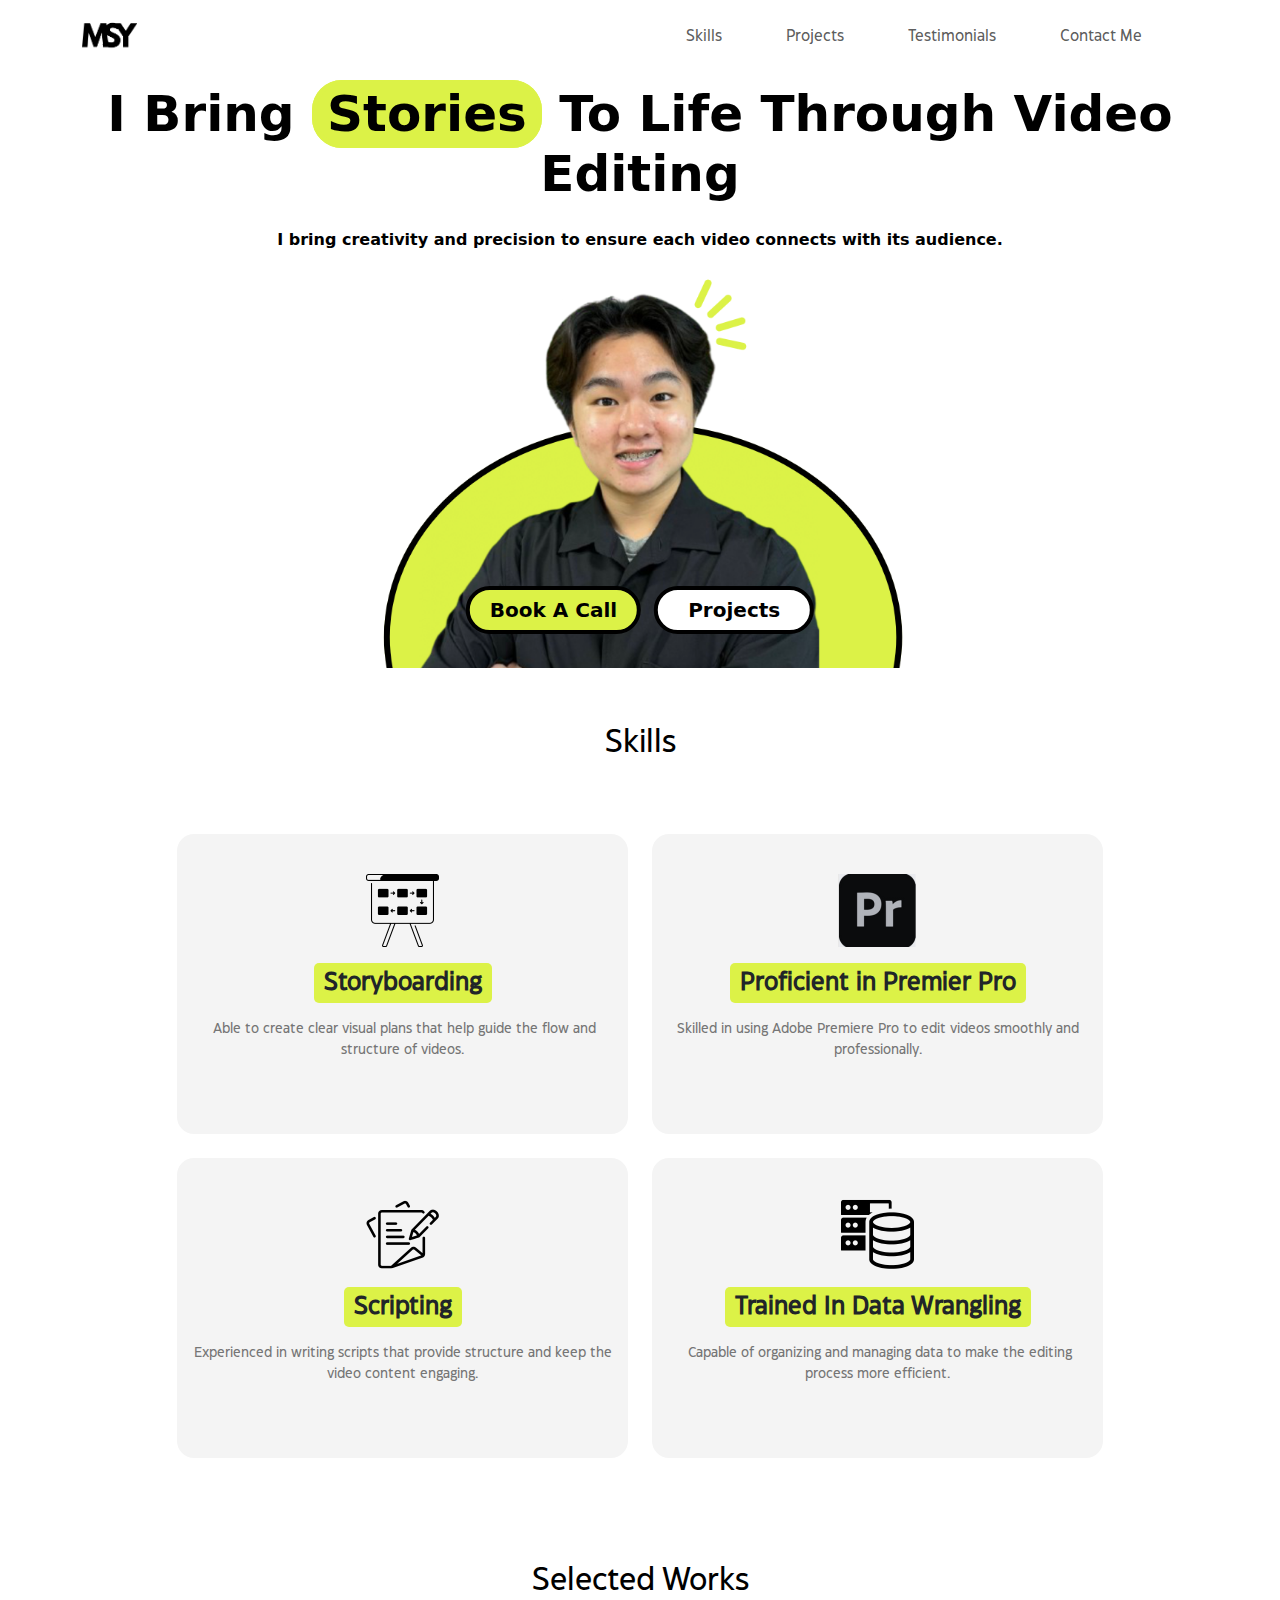
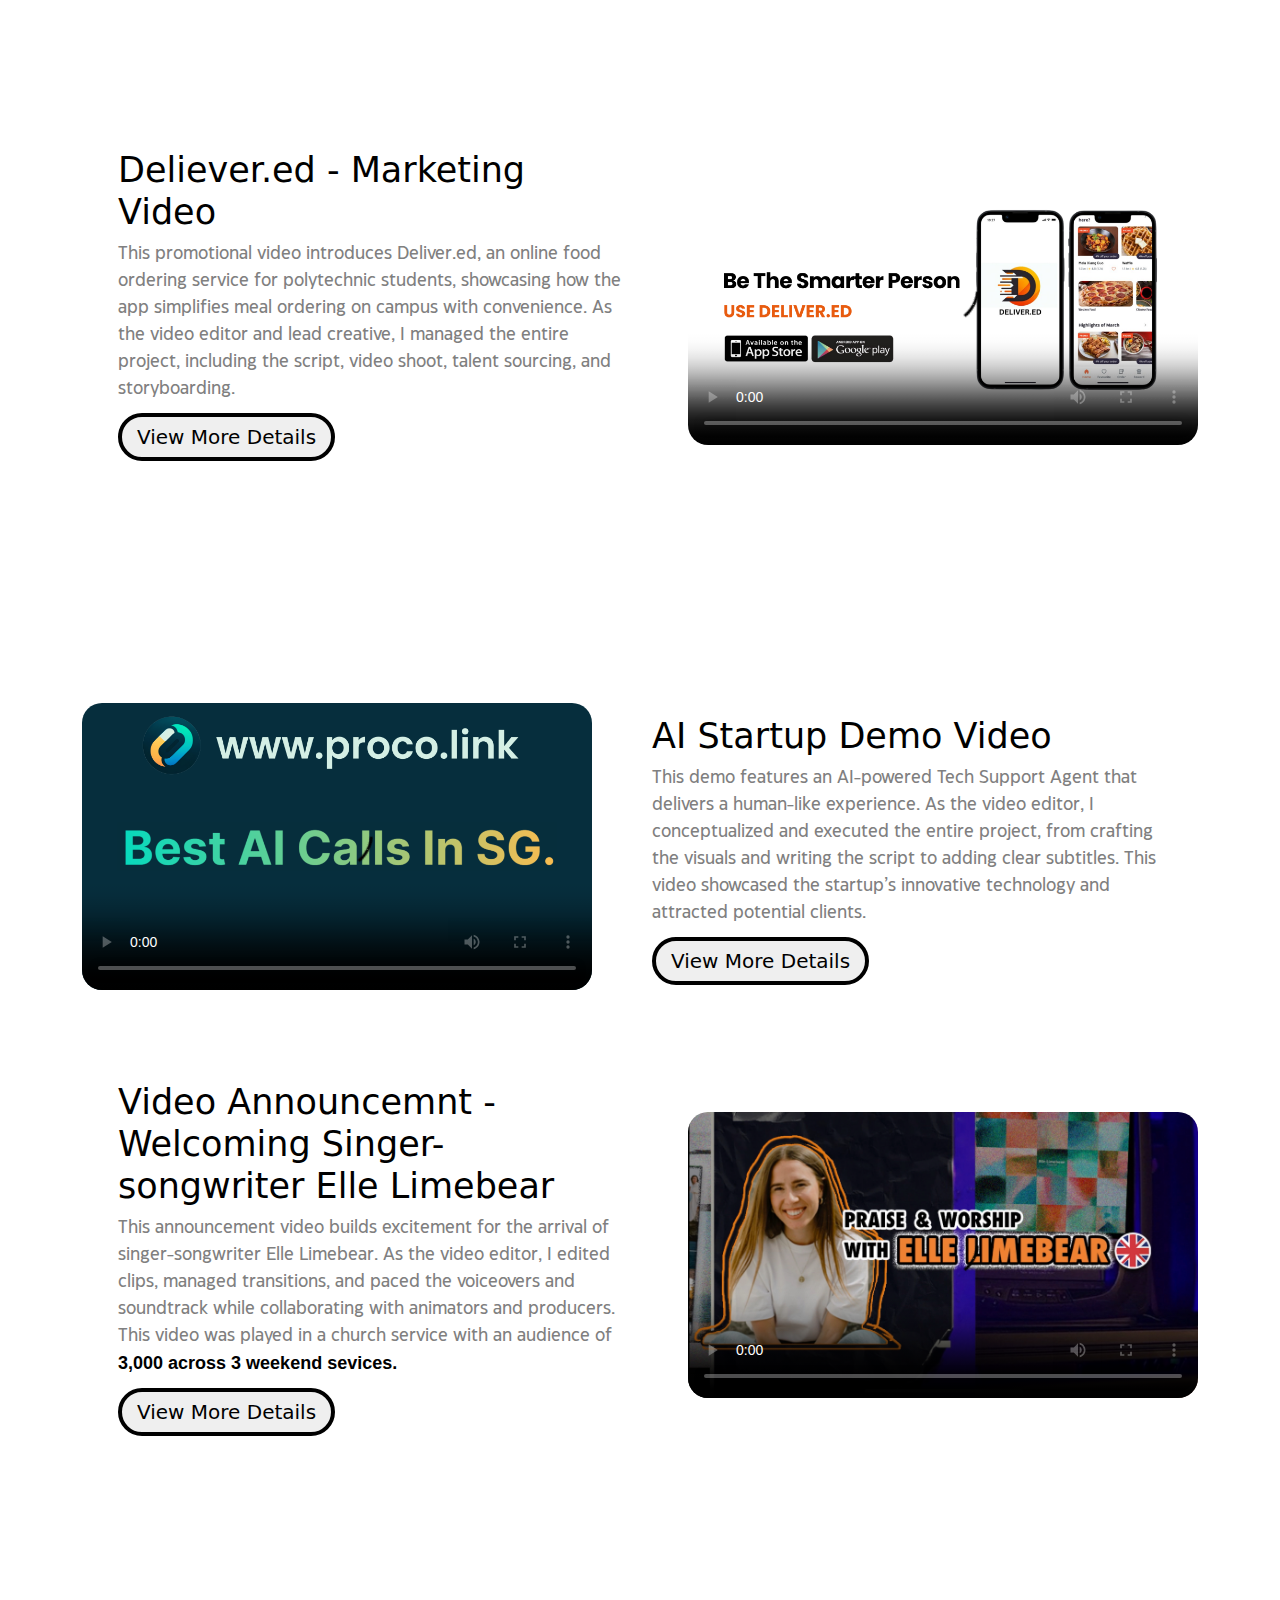
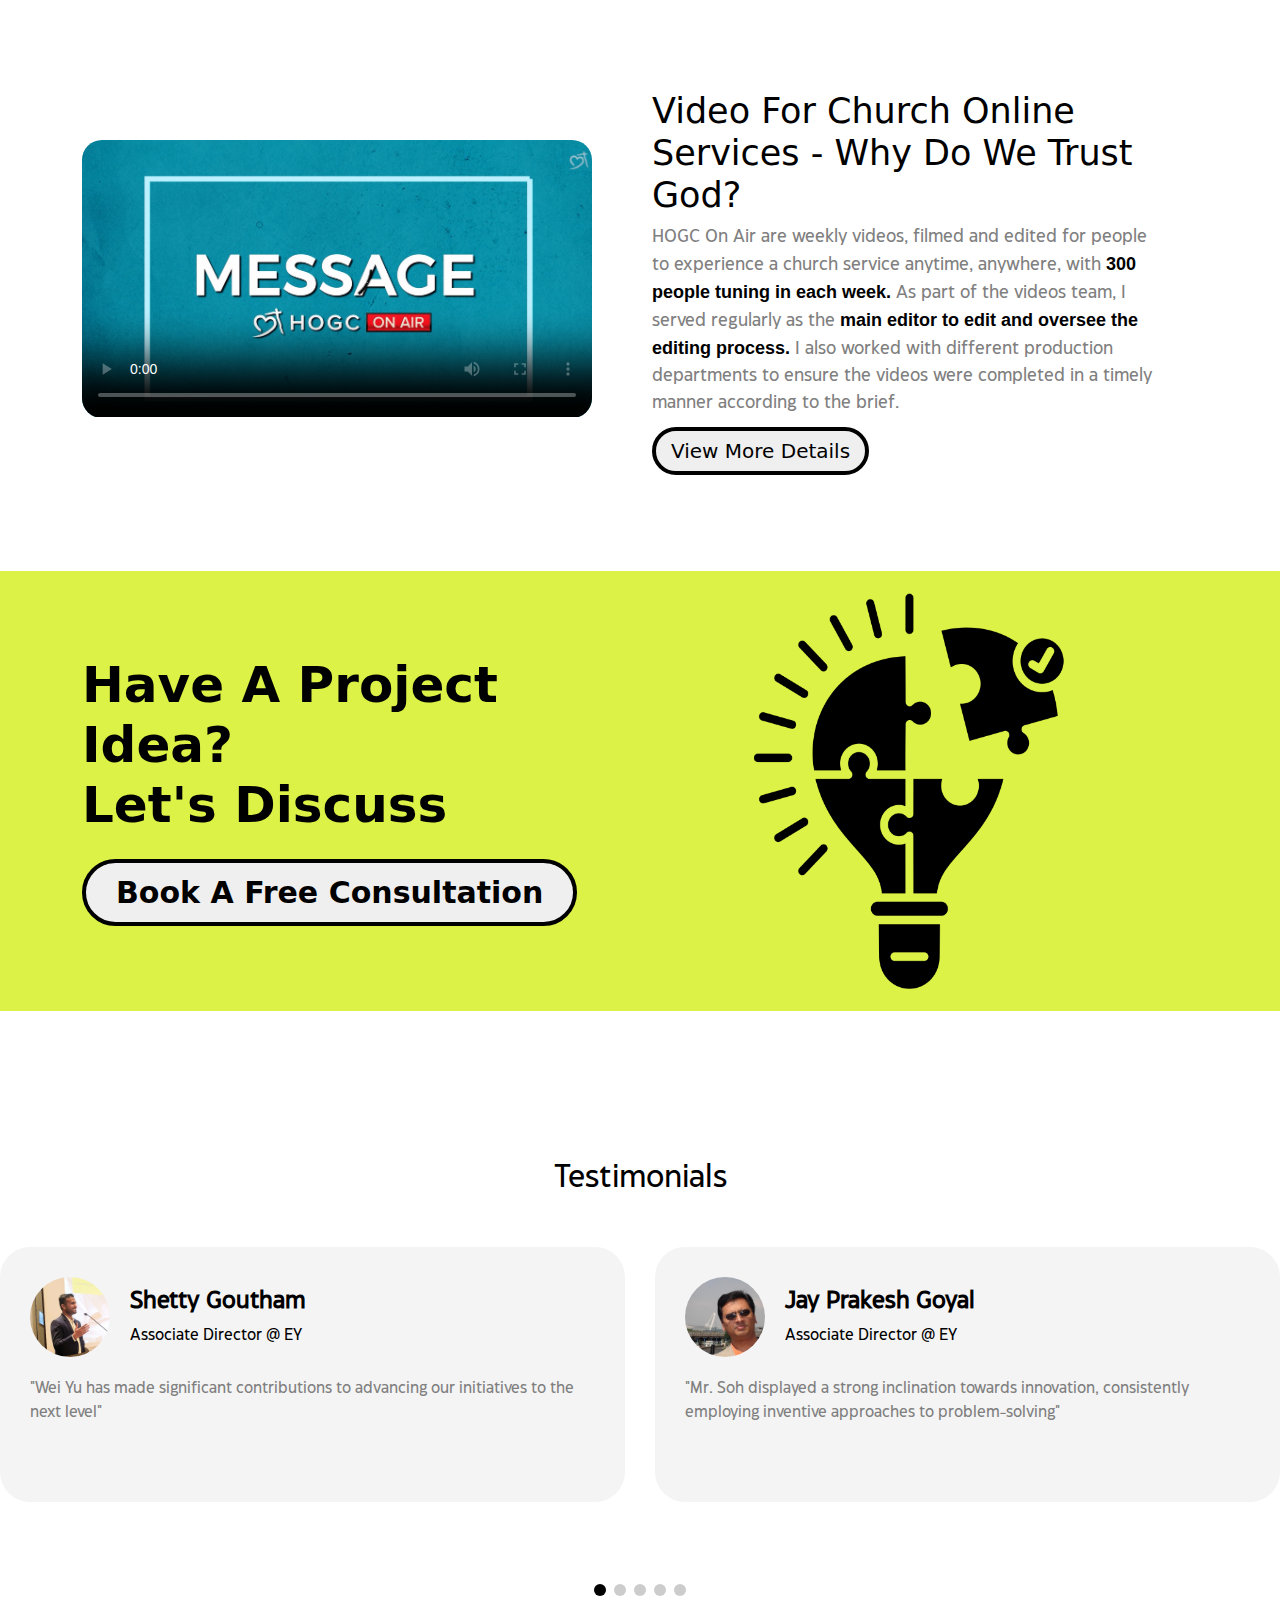
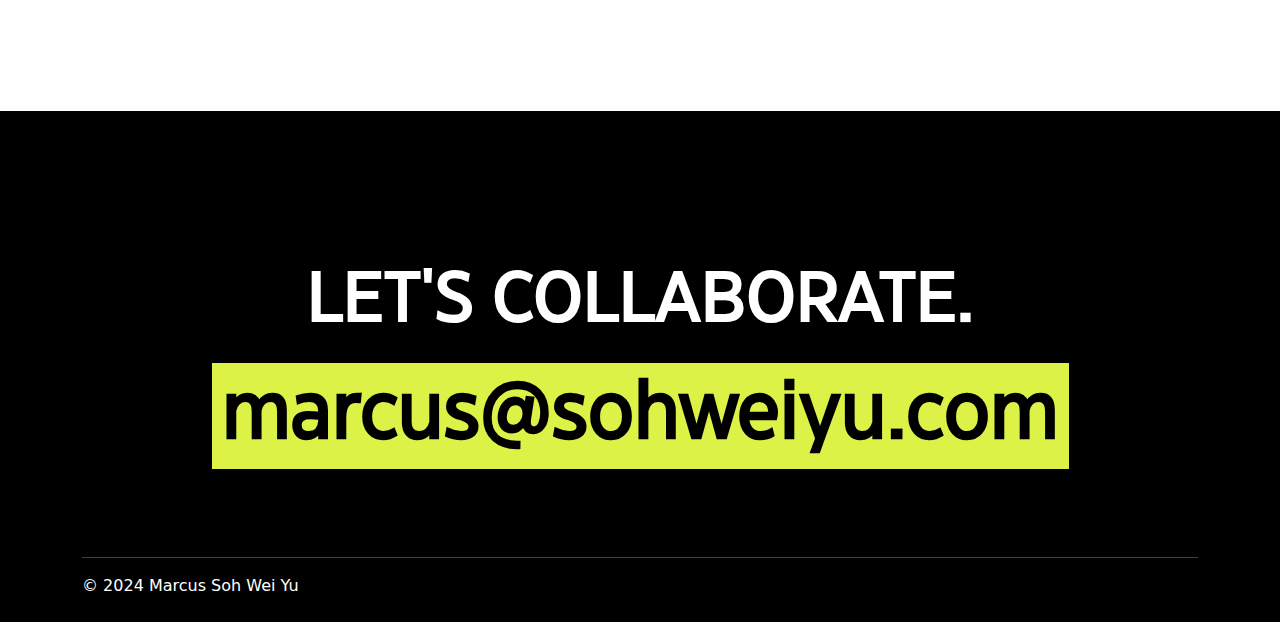
==== index.html @ 59a41d7c "Save index.html." ====
<!DOCTYPE html>
<html lang="en">
  <head>
    <meta charset="UTF-8" />
    <meta name="viewport" content="width=device-width, initial-scale=1.0" />

    <!--Boostrap-->
    <link
      href="https://cdn.jsdelivr.net/npm/bootstrap@5.3.3/dist/css/bootstrap.min.css"
      rel="stylesheet"
      integrity="sha384-QWTKZyjpPEjISv5WaRU9OFeRpok6YctnYmDr5pNlyT2bRjXh0JMhjY6hW+ALEwIH"
      crossorigin="anonymous"
    />

    <!--Boostrap Icons-->
    <link
      rel="stylesheet"
      href="https://cdn.jsdelivr.net/npm/bootstrap-icons@1.11.1/font/bootstrap-icons.css"
      integrity="sha384-4LISF5TTJX/fLmGSxO53rV4miRxdg84mZsxmO8Rx5jGtp/LbrixFETvWa5a6sESd"
      crossorigin="anonymous"
    />

    <!--Local Style Sheet-->
    <link rel="stylesheet" href="style.css?v=3.1"  />

    <!--Favicon-->
    <link
      rel="icon"
      sizes="200x200"
      href="img/Logo/MainLogo.png"
      type="image/png"
    />

    <!--Google Fonts-->
    <link rel="preconnect" href="https://fonts.googleapis.com" />
    <link rel="preconnect" href="https://fonts.gstatic.com" crossorigin />
    <link
      href="https://fonts.googleapis.com/css2?family=Pacifico&display=swap"
      rel="stylesheet"
    />

    <!--Swiper JS-->
    <link
      rel="stylesheet"
      href="https://cdn.jsdelivr.net/npm/swiper@11/swiper-bundle.min.css"
    />

    <title>Soh Wei Yu</title>
  </head>

  <body>
    <!--Navbar-->
    <nav class="navbar navbar-expand-lg py-1 fixed-top">
      <div class="container">
        <!-- Replace "Digital Portfolio" with an image -->
        <a href="#" class="navbar-brand"
          ><img
            src="img/Logo/MainLogo.png"
            alt="Logo"
            class="img-fluid"
            style="max-height: 55px"
        /></a>

        <button
          class="navbar-toggler"
          type="button"
          data-bs-toggle="collapse"
          data-bs-target="#navmenu"
        >
          <span class="navbar-toggler-icon"></span>
        </button>

        <div class="collapse navbar-collapse " id="navmenu">
          <ul class="navbar-nav ms-auto">
            <li class="nav-item me-5">
              <a href="#Skills" class="nav-link ">Skills</a>
            </li>
            <li class="nav-item me-5">
              <a href="#Projects" class="nav-link">Projects</a>
            </li>
            <li class="nav-item me-5">
              <a href="#Testimonials" class="nav-link">Testimonials</a>
            </li>
            <li class="nav-item me-5">
              <a href="#ContactMe" class="nav-link">Contact Me</a>
            </li>
          </ul>
        </div>
      </div>
    </nav>

    <!--Hero Section-->
    <section id="Home" class="bg-white border-bottom-transition">
      <div class="container">
        <div class="row align-items-center justify-content-center"> <!-- Changed to center -->
          <div class="text-center position-relative">
            <!--Tag Line-->
            <div class="pt-1">
              <h1 class="rb text-black mb-4" style="font-size: 50px;"><strong>I Bring <span class="impact">Stories</span> To Life Through Video Editing</strong></h1>
              <p class="tagline">I bring creativity and precision to ensure each video connects with its audience.</p>
            </div>
          
            <!--Avatar-->
            <div>
              <img src="img/Profile/Hero-Image.png" class="img-fluid landing-avatar" alt=""/>
            </div>

            <!--Call To Actions-->
            <div class="cta-container">
              <a href="https://calendly.com/mswy07/15min" target="_blank" rel="noopener noreferrer">
                <button class="CTA BookACall">Book A Call</button>
              </a>
              <a href="#Projects">
                  <button class="CTA Resume">Projects</button>
              </a>
              
            </div>

          </div>
        </div>
      </div>
    </section>

    <!--My Skills-->
    <section class="bg-white p-5" id="Skills">
      <div class="container">
        <h2 class="text-center mb-5 pt-2 Eastman-Medium">Skills</h2>
        <div class="row text-center g-4 justify-content-center mt-4">
          <div class="col-md-5">
            <div class="card">
              <div class="card-body text-center skillsCard">
                <div class="h1 mb-3 mt-4">
                  <img src="img/Skills/storyboarding.png" alt="" />
                </div>
                <h3 class="card-title mb-3 skills-title Eastman-Medium">
                  Storyboarding
                </h3>
                <p
                  class="card-text skills-text Eastman-Medium"
                  style="color: #767676; font-size: 14px"
                >
                 Able to create clear visual plans that help guide the flow and structure of videos.
                </p>
              </div>
            </div>
          </div>
          <div class="col-md-5">
            <div class="card">
              <div class="card-body text-center skillsCard Eastman-Medium">
                <div class="h1 mb-3 mt-4">
                  <img src="img/Skills/premierpro.png" alt="" />
                </div>
                <h3 class="card-title mb-3 skills-title">Proficient in Premier Pro</h3>
                <p
                  class="card-text skills-text Eastman-Medium"
                  style="color: #767676; font-size: 14px"
                >
                Skilled in using Adobe Premiere Pro to edit videos smoothly and professionally.
                </p>
              </div>
            </div>
          </div>
          <div class="col-md-5">
            <div class="card">
              <div class="card-body text-center skillsCard">
                <div class="h1 mb-3 mt-4">
                  <img src="img/Skills/scripting.png" alt="" />
                </div>
                <h3 class="card-title mb-3 skills-title Eastman-Medium">Scripting</h3>
                <p
                  class="card-text skills-text Eastman-Medium"
                  style="color: #767676; font-size: 14px"
                >
                Experienced in writing scripts that provide structure and keep the video content engaging.
                </p>
              </div>
            </div>
          </div>
          <div class="col-md-5">
            <div class="card">
              <div class="card-body text-center skillsCard">
                <div class="h1 mb-3 mt-4">
                  <img src="img/Skills/data.png" alt="" />
                </div>
                <h3 class="card-title mb-3 skills-title Eastman-Medium">Trained In Data Wrangling</h3>
                <p
                  class="card-text skills-text Eastman-Medium"
                  style="color: #767676; font-size: 14px"
                >
                 Capable of organizing and managing data to make the editing process more efficient.
                </p>
              </div>
            </div>
          </div>
        </div>
      </div>
    </section>

    <!--Projects-->
    <section class="p-5 bg-white" id="Projects">
        
      <div class="container">
        <h2 class="text-center mb-4 pt-2 Eastman-Medium">Selected Works</h2>
        <div
          class="row align-items-center justify-content-between first-project"
        >
        <div class="col-md order-md-2" id="delivered">
          <video class="img-fluid video-border" controls poster="Thumbnails/Delivered.png">
              <source src="Videos/Delivered.mp4" type="video/mp4">
              Your browser does not support the video tag.
            </video>
        </div>
          <div class="col-md p-5 order-md-1">
            <h2 class="project-title">
               Deliever.ed - Marketing Video
            </h2>
            <p class="lead Eastman-Medium project-des">
              This promotional video introduces Deliver.ed, an online food ordering service for polytechnic students, showcasing how the app simplifies meal ordering on campus with convenience. As the video editor and lead creative, I managed the entire project, including the script, video shoot, talent sourcing, and storyboarding.
            </p>
            <a href="https://sohweiyu.info/delivered.html" target="_blank">
              <button class="More-Details-Button">View More Details</button>
            </a>
          </div>
        </div>
      </div>
      
      <div class="container pt-2 projects">
        <div class="row align-items-center justify-content-between">
          <!-- Image Column -->
          <div class="col-md order-md-2">
            <video class="img-fluid video-border" controls poster="Thumbnails/ProcoLink.png">
              <source src="Videos/AIRES.mp4" type="video/mp4">
              Your browser does not support the video tag.
            </video>
          </div>

          <!-- Text Column -->
          <div class="col-md p-5 order-md-2" id="ai">
            <h2 class="project-title">
              AI Startup Demo Video
            </h2>
            <p class="lead project-des Eastman-Medium">
             This demo features an AI-powered Tech Support Agent that delivers a human-like experience. As the video editor, I conceptualized and executed the entire project, from crafting the visuals and writing the script to adding clear subtitles. This video showcased the startup’s innovative technology and attracted potential clients.
            </p>
            <a href="https://sohweiyu.info/procolink.html" target="_blank">
              <button class="More-Details-Button">View More Details</button>
            </a>
          </div>
        </div>
      </div>
      
      <div class="container">
        
        <div
          class="row align-items-center justify-content-between"
        >
        <div class="col-md order-md-2" id="delivered">
                      <video class="img-fluid video-border" controls poster="Thumbnails/elle.jpeg">
              <source src="Videos/Elle.mp4" type="video/mp4">
              Your browser does not support the video tag.
            </video>
        </div>
          <div class="col-md p-5 order-md-1">
            <h2 class="project-title">
               Video Announcemnt - Welcoming Singer-songwriter Elle Limebear
            </h2>
            <p class="lead Eastman-Medium project-des">
              This announcement video builds excitement for the arrival of singer-songwriter Elle Limebear. As the video editor, I edited clips, managed transitions, and paced the voiceovers and soundtrack while <spanstyle="font-family: Arial, sans-serif; font-weight:900; color: black;">collaborating with animators and producers.</span> This video was played in a church service with an audience of <span style="font-family: Arial, sans-serif;font-weight:900; color: black;">3,000 across 3 weekend sevices.</span> 
            </p>
            <a href="https://sohweiyu.info/elle-limebear.html" target="_blank">
              <button class="More-Details-Button">View More Details</button>
            </a>
          </div>
        </div>
      </div>
      
      <div class="container pt-2 projects">
        <div class="row align-items-center justify-content-between">
          <!-- Image Column -->
          <div class="col-md order-md-2">
            <video class="img-fluid video-border" controls poster="Thumbnails/oa.jpeg">
              <source src="Videos/trust.mp4" type="video/mp4">
              Your browser does not support the video tag.
            </video>
          </div>

          <!-- Text Column -->
          <div class="col-md p-5 order-md-2" id="trust">
            <h2 class="project-title">
              Video For Church Online Services - Why Do We Trust God?
            </h2>
            <p class="lead project-des Eastman-Medium">
              HOGC On Air are weekly videos, filmed and edited for people to experience a church service anytime, anywhere, with <span style="font-family: Arial, sans-serif; font-weight:900; color: black;">300 people tuning in each week.</span> As part of the videos team, I served regularly as the <span style="font-family: Arial, sans-serif; font-weight:900; color: black;">main editor to edit and oversee the editing process.</span> I also worked with different production departments to ensure the videos were completed in a timely manner according to the brief.
            </p>
            <a href="https://sohweiyu.info/trust-God.html" target="_blank">
              <button class="More-Details-Button">View More Details</button>
            </a>
          </div>
        </div>
      </div>

      
    </section>

    <!--Free Consultation-->
    <section class="bg-lime consultation">
      <div class="container">
        <div class="row align-items-center">
          <div class="col-md-6">
            <h2 class="Eastman">Have A Project Idea?</h2>
            <h2 class="Eastman">Let's Discuss</h2>
            <a href="https://calendly.com/mswy07/15min" target="_blank" rel="noopener noreferrer">
              <button class="consultation-button mt-4">Book A Free Consultation</button>
          </a>
          </div>
          <div class="col-md-6 text-center">
            <img src="img/Icon/Idea.png" alt="Idea" class="idea-icon img-fluid"/>
          </div>
        </div>
      </div>
    </section>

    <!--Testimonials-->
    <section class="testimonials bg-white" id="Testimonials">
      <div class="testimonial-container">
        <div class="section-header">
          <h2 class="Eastman-Medium mb-5 pt-5">Testimonials</h2>
        </div>
        <div class="testimonials-content">
          <div class="swiper testimonials-slider js-testimonials-slider">
            <div class="swiper-wrapper">
              <!--Goutham's Testimony-->
              <div class="swiper-slide testimonials-item">
                <div class="info">
                  <img src="img/Testimonials/Goutham.jpeg" alt="" />
                  <div class="textbox">
                    <h3 class="name Eastman-Medium">Shetty Goutham</h3>
                    <span class="job Eastman-Medium">Associate Director @ EY</span>
                  </div>
                </div>
                <p class="Eastman-Medium">
                  "Wei Yu has made significant contributions to advancing our
                  initiatives to the next level"
                </p>
                <div class="rating"></div>
              </div>

              <!--Jay's Testimony-->
              <div class="swiper-slide testimonials-item">
                <div class="info">
                  <img src="img/Testimonials/Jay.jpeg" alt="" />
                  <div class="textbox Eastman-Medium">
                    <h3 class="name">Jay Prakesh Goyal</h3>
                    <span class="job">Associate Director @ EY</span>
                  </div>
                </div>
                <p class="Eastman-Medium">
                  "Mr. Soh displayed a strong inclination towards innovation, consistently employing inventive approaches to problem-solving"
                </p>
                <div class="rating"></div>
              </div>

              <!--Wei Heng's Testimony-->
              <div class="swiper-slide testimonials-item">
                <div class="info">
                  <img src="img/Testimonials/wh.jpeg" alt="" />
                  <div class="textbox Eastman-Medium">
                    <h3 class="name">Siew Wei Heng</h3>
                    <span class="job">Founder Of ProcoLink</span>
                  </div>
                </div>
                <p class="Eastman-Medium">
                  "Working with Wei Yu was a fantastic experience. He expertly crafted a demo video that not only showcased our AI’s technology but also conveyed the future of tech support. His attention to detail, from the script to the visuals, helped us connect with potential clients and communicate our innovation clearly."
                </p>
                <div class="rating"></div>
              </div>

              <!--Mr Bobby's Testimony-->
              <div class="swiper-slide testimonials-item">
                <div class="info">
                  <img src="img/Testimonials/Bobby.jpeg" alt="" />
                  <div class="textbox Eastman-Medium">
                    <h3 class="name">Bobby Liu</h3>
                    <span class="job">Lecturer @ NYP</span>
                  </div>
                </div>
                <p>
                  "During Wei Yu's internship, he has performed his work like a full-time working professional, giving all the best in what he is doing"
                </p>
                <div class="rating"></div>
              </div>

              <!--Mr Loo's Testimony-->
              <div class="swiper-slide testimonials-item">
                <div class="info">
                  <img src="img/Testimonials/LKF.png" alt="" />
                  <div class="textbox">
                    <h3 class="name">Loo Kit Fan</h3>
                    <span class="job">Senior Lecturer @ NYP</span>
                  </div>
                </div>
                <p>
                  "Wei Yu exhibits remarkable problem-solving skills, often presenting innovative solutions to challenges"
                </p>
                <div class="rating"></div>
              </div>

              <!--Tai Rong's Testimony-->
              <div class="swiper-slide testimonials-item">
                <div class="info">
                  <img src="img/Testimonials/TR.jpeg" alt="" />
                  <div class="textbox">
                    <h3 class="name">Soh Tai Rong</h3>
                    <span class="job">Student pursuing Computing and Business @ NTU</span>
                  </div>
                </div>
                <p>
                  "Wei Yu's leadership skills shone brightly, especially when guiding the team through tough moments and ensuring we remained aligned with our objectives"
                </p>
                <div class="rating"></div>
              </div>
            </div>
          </div>
          <div class="swiper-pagination js-testimonials-pagination"></div>
        </div>
      </div>
    </section>

    <!--Contact Me-->
    <section class="bg-black" id="ContactMe"> 
      <div class="container pt-5">
        <h2 class="text-center Eastman-Medium text-white collaborate">LET'S COLLABORATE.</h2>
        <div class="email-container">
          <h2 class="Eastman-Medium email">marcus@sohweiyu.com</h2>
        </div>
        <hr class="text-white">
        <p class="text-white pb-2">© 2024 Marcus Soh Wei Yu</p>
      </div>
    </section>

    <!--Boostrap-->
    <script
      src="https://cdn.jsdelivr.net/npm/bootstrap@5.3.3/dist/js/bootstrap.bundle.min.js"
      integrity="sha384-YvpcrYf0tY3lHB60NNkmXc5s9fDVZLESaAA55NDzOxhy9GkcIdslK1eN7N6jIeHz"
      crossorigin="anonymous"
    ></script>

    <!--Javascript-->
    <script src="script.js?v=1.5"></script>

    <!--Swiper JS-->
    <script src="https://cdn.jsdelivr.net/npm/swiper@11/swiper-bundle.min.js"></script>
    <script>
      const swiper = new Swiper('.js-testimonials-slider', {
          grabCursor: true,
          spaceBetween: 30,
          pagination: {
            el: '.js-testimonials-pagination',
            clickable: true,
          },

          breakpoints: {
            767:{
              slidesPerView: 2
            }
          }
      });
    </script>

    <!--ChatBot-->
    <!-- <script type="text/javascript">
      (function(d, t) {
          var v = d.createElement(t), s = d.getElementsByTagName(t)[0];
          v.onload = function() {
            window.voiceflow.chat.load({
              verify: { projectID: '668a54ee6f6c68b120a305ec' },
              url: 'https://general-runtime.voiceflow.com',
              versionID: 'production'
            });
          }
          v.src = "https://cdn.voiceflow.com/widget/bundle.mjs"; v.type = "text/javascript"; s.parentNode.insertBefore(v, s);
      })(document, 'script');
    </script> -->

  </body>
</html>
---- style.css ----
/* #region Fonts */
@font-face {
  font-family: "Eastman-Medium";
  src: url("../Font/Eastman-Grotesque-Medium-trial.otf");
}

@font-face {
  font-family: "Eastman-Bold";
  src: url("../Font/Eastman-Grotesque-Black-trial.otf");
}

@font-face {
  font-family: "Eastman-ExtraBold";
  src: url("../Font/Eastman-Grotesque-ExtraBold-trial.otf");
}


.Eastman-Medium {
  font-family: "Eastman-Medium", sans-serif ;
}

.Eastman-Bold {
  font-family: "Eastman-Bold";
}

.Eastman-ExtraBold {
  font-family: "Eastman-ExtraBold";
}

.Arial {
  font-family: Arial, sans-serif;
}
/* #endregion */

/* #region Nav Section */
nav {
  background: white;
  font-family: "Eastman-Medium", sans-serif;
}
section {
  background: #c3d5df;
  text-decoration: none;
  color: black;
}
body::before {
  display: block;
  content: "";
  height: 80px;

}

a {
  color: black; /* Set default link color */
  text-decoration: none;
}

button {
  color: black;
}

.b {
    font-weight: 400;
}
/* #endregion */

/* #region Hero Section */
.landing-avatar {
  max-height: 400px;
}
.tagline{
  font-weight: 700;
  margin-top: 0px;
}
.CTA{
  border-radius: 30px;
  border: 4px solid black;
  font-size: 20px;
  font-weight: 700;
  transition: all 0.3s ease;
}

.CTA:hover{
  background-color: black;
  color: white;
}

.BookACall{
  padding: 5px 20px;
  background-color: #dcf247;
  margin-right: 8px;
}

.Resume{
  padding: 5px 30px;
  background-color: white;
}

.position-relative {
  position: relative;
}

.cta-container {
  position: absolute;
  top: 86%; /* Positions 80% from the top */
  left: 50%;
  transform: translateX(-50%);
  z-index: 10; /* Ensures buttons appear above the image */
}

.impact{
  border: 5px solid #dcf247;
  background-color: #dcf247;
  border-radius: 30px;
  padding-left: 10px;
  padding-right: 10px;
  padding-top: 0px;
  padding-bottom: 0px;
}
/* #endregion */

/* #region Skills Section */
.card {
  border: 0px solid black;
  border-radius: 17px;
  background-color: #f4f4f4;
  font-family: "Eastman-Medium";
  font-weight: 500;
}

.skillsCard {
  min-height: 300px;
}

.skills-title {
  font-size: 25px;
  background-color: #dcf247; /* Light green color */
  display: inline-block; /* Makes the background only as wide as the text */
  padding: 5px 10px;
  border-radius: 5px;
  font-weight:600;
}

/* #endregion */

/* #region Projects Section */
.project-title{
  font-size: 35px;
}
.first-project{
  margin-top: 100px;
}

.projects{
  margin-top: 150px;
}
.project-logo{
  width: 60%;
  margin-bottom: 50px;
}
.project-des {
  margin-bottom: 10px;
  color: grey;
  font-size: 18px;
}

.More-Details-Button {
  border-radius: 30px;
  border: 4px solid black;
  font-size: 20px;
  font-weight: 500;
  transition: all 0.3s ease;
  text-decoration: none;
  padding: 5px 15px;
}

.video-border {
  border-radius: 20px; /* Adjust this value to increase or decrease the roundness */
  overflow: hidden; /* This ensures the video content doesn't spill outside the rounded corners */
}

/* #endregion */

/* #region Free Consultation Section */
.bg-lime {
  background-color: #dcf247;
}

.consultation {
  display: grid;
  grid-template-columns: 1fr auto; /* Two columns: text and button in the first, image in the second */
  align-items: center;
  padding: 20px; /* Adjust padding as needed */
  position: relative;
}

.consultation-button {
  border-radius: 40px;
  border: 4px solid black;
  font-size: 30px;
  font-weight: 750;
  padding: 7px 30px;
  transition: background-color 0.3s, transform 0.3s;
}

.consultation-button:hover{
  transform: scale(1.1);
}

.consultation .container {
  display: grid;
  grid-template-columns: 1fr auto; /* Two columns: text and button in the first, image in the second */
  align-items: center;
  gap: 20px; /* Adjust gap between columns as needed */
}

.consultation h2 {
  font-size: 50px;
  font-weight: 700;
  margin: 0; /* Remove default margin */
}

.consultation-arrow {
  position: absolute;
  right: 55%; /* Adjust as needed */
  top: 42%; /* Adjust as needed */
  height: 120px;
  z-index: 1; /* Ensures the arrow is above other elements */
  transform: rotate(-15deg);
}

.idea-icon {
  height: 400px;
  justify-self: end; /* Align the image to the right */
}
/* #endregion */

/* #region Testimonial Section */

.section-header {
  text-align: center;
  margin-bottom: 50px;
}

.section-header .title {
  font-size: 35px;;
  font-weight: 600px;
  text-transform: capitalize;
  color: black;
  line-height: 1.2;
}

.testimonials {
  padding: 100px 0px;
}

.testimonials-item {
  background-color: #f4f4f4;
  padding: 30px;
  border-radius: 30px;
  min-height: 255px;
  font-family: 'Eastman-Medium';
}

.testimonials-item .info{
  display: flex;
  align-items: center;
}
.testimonials-item img {
  max-width: 80px;
  border-radius: 50%;
  margin-right: 20px;
  vertical-align: middle;
}
.testimonials-item .name {
  font-size: 24px;
  text-transform: capitalize;
  font-weight: 600;
  color: black;
  line-height: 1.2;
}

.testimonials-item .job {
  text-transform: capitalize;
  color: black;
}

.testimonials-item p {
  margin-top: 20px;
  color: grey;
}

.testimonials .swiper-pagination{
  position: relative;
  margin-top: 40px;
  bottom: auto;
}

.testimonials .swiper-pagination-bullet{
  height: 12px;
  width: 12px;
  background-color: black;
}
/* #endregion */

/* #region Contact Me Section */
#ContactMe {
  position: relative;
  overflow: hidden; /* This ensures the arrow doesn't create scrollbars */
}

.mb-100{
  margin-bottom: 100px;
}
.collaborate{
  font-weight: 700;
  font-size: 70px;
  margin-top:100px;
}
.email-container {
  display: flex;
  justify-content: center;
  margin-top: 20px; /* Adjust as needed */
  margin-bottom: 80px; /* Adjust as needed */
}
.email{
  background-color: #dcf247; /* Light green color */
  display: inline-block; /* Makes the background only as wide as the text */
  padding: 5px 10px;
  color: #000000;
  font-size: 80px;
  font-weight: 700;
}
/* #endregion */

/* #region Media Queries */
@media (max-width: 1000px) {
  .pacifico {
    font-size: 50px; /* Font size for smaller screens */
  }

  /*Experience Section & Education*/
  .resume-entry {
    flex-direction: column;
    text-align: center;
  }

  .resume-entry img {
    margin-right: 0;
    margin-bottom: 15px;
  }

  .resume-entry .resume-content {
    flex: 1;
  }

  .idea-icon {
    height: 300px;
    margin-top: 20px;
  }

  .consultation-button {
    font-size: 20px;
    padding: 5px 20px;
    margin-top: 20px;
  }

  .collaborate{
    font-weight: 900;
    font-size: 50px;
    margin-top:100px;
  }
  .email{
    background-color: #dcf247; /* Light green color */
    display: inline-block; /* Makes the background only as wide as the text */
    padding: 5px 10px;
    color: #000000;
    font-size: 50px;
    font-weight: 900;
  }
}

@media (max-width: 767px) {
    
    .CTA{
  border-radius: 30px;
  border: 3px solid black;
  font-size: 15px;
  font-weight: 00;
  transition: all 0.3s ease;
  margin-bottom: 8px;
}

    
  .consultation {
    text-align: center;
    padding: 20px;
  }

  .consultation .row {
    display: flex;
    flex-direction: column;
  }

  .consultation .col-md-6:nth-child(2) {
    order: 1;
    margin-bottom: 20px;
  }

  .consultation .col-md-6:nth-child(1) {
    order: 2;
  }

  .consultation .idea-icon {
    height: 200px;
    width: auto;
  }

  .consultation h2 {
    font-size: 30px;
    margin-bottom: 10px;
  }

  .consultation-button {
    font-size: 20px;
    padding: 5px 20px;
    margin-top: 20px;
  }

  .collaborate{
    font-weight: 900;
    font-size: 30px;
    margin-top:100px;
  }
  .email{
    background-color: #dcf247; /* Light green color */
    display: inline-block; /* Makes the background only as wide as the text */
    padding: 5px 10px;
    color: #000000;
    font-size: 30px;
    font-weight: 900;
  }
  
  .pacifico {
    text-align: center;
    font-size: 30px;
  }

  .aboutMe {
    font-size: 15px;
  }

  .apps { 
    padding-top: 0px;
  }

  .tech-stack-title {
    font-size: 8px; /* Adjust as needed */
  }

  .tech-stack-image {
    width: 100%; /* Increased width for mobile screens */
  }

  .tech-stack-body {
    padding: 5px;
    padding-bottom: 1px;
    padding-top: 10px;
  }

  .tech-stack-body img {
    width: 70%;
  }

  .tech-stack-firebase-image {
    width: 77%;
  }

  .skills-title {
    font-size: 20px;
    background-color: #dcf247; /* Light green color */
    display: inline-block; /* Makes the background only as wide as the text */
    padding: 5px 10px;
    border-radius: 5px;
    font-weight:500;
  }

  .skills-text {
    font-size: 15px;
  }

  /*Download CV Button */
  .download-icon {
    height: 15px;
    margin-left: 5px;
    padding-bottom: 4px;
  }

  .linkedIn-icon {
    height: 29px;
    margin-left: 3px;
  }

  .download-cv-btn {
    font-size: 10px;
    padding: 5px 10px;
    border: 2px solid black;
  }

  /* Projects Section */
.first-project{
  margin-top: 50px;
}

.projects{
  margin-top: 50px;
}

.project-tech-stack {
  width: 18%;
  margin-bottom: 10px;
}

.project-logo{
  width: 100%;
  margin-bottom: 10px;
}

.project-des {
  margin-bottom: 20px;
  color: grey;
}

/*Experience Section & Education */

.resume-entry {
  padding: 15px;
}

.resume-entry .title {
  font-size: 1em;
}

.resume-entry .date {
  font-size: 0.8em;
}

.resume-entry .description {
  font-size: 0.7em;
}

}

/* #endregion */
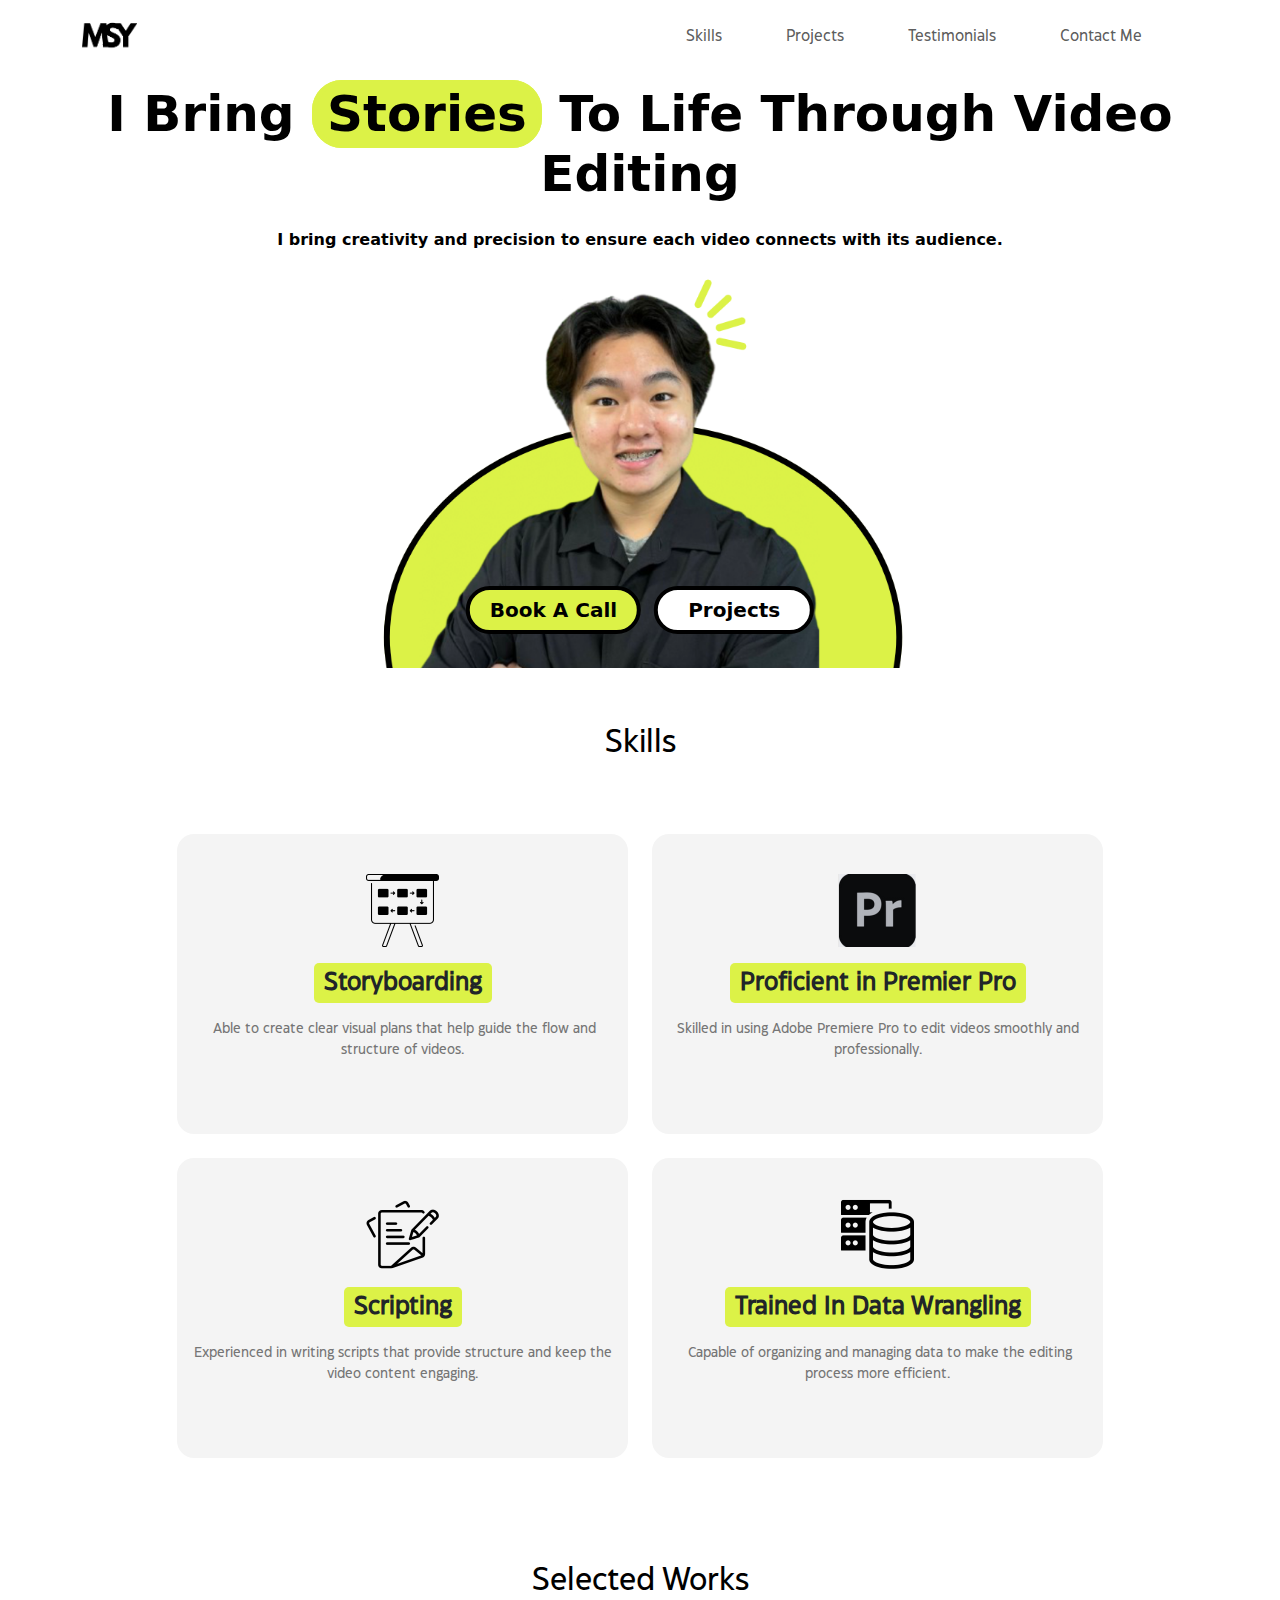
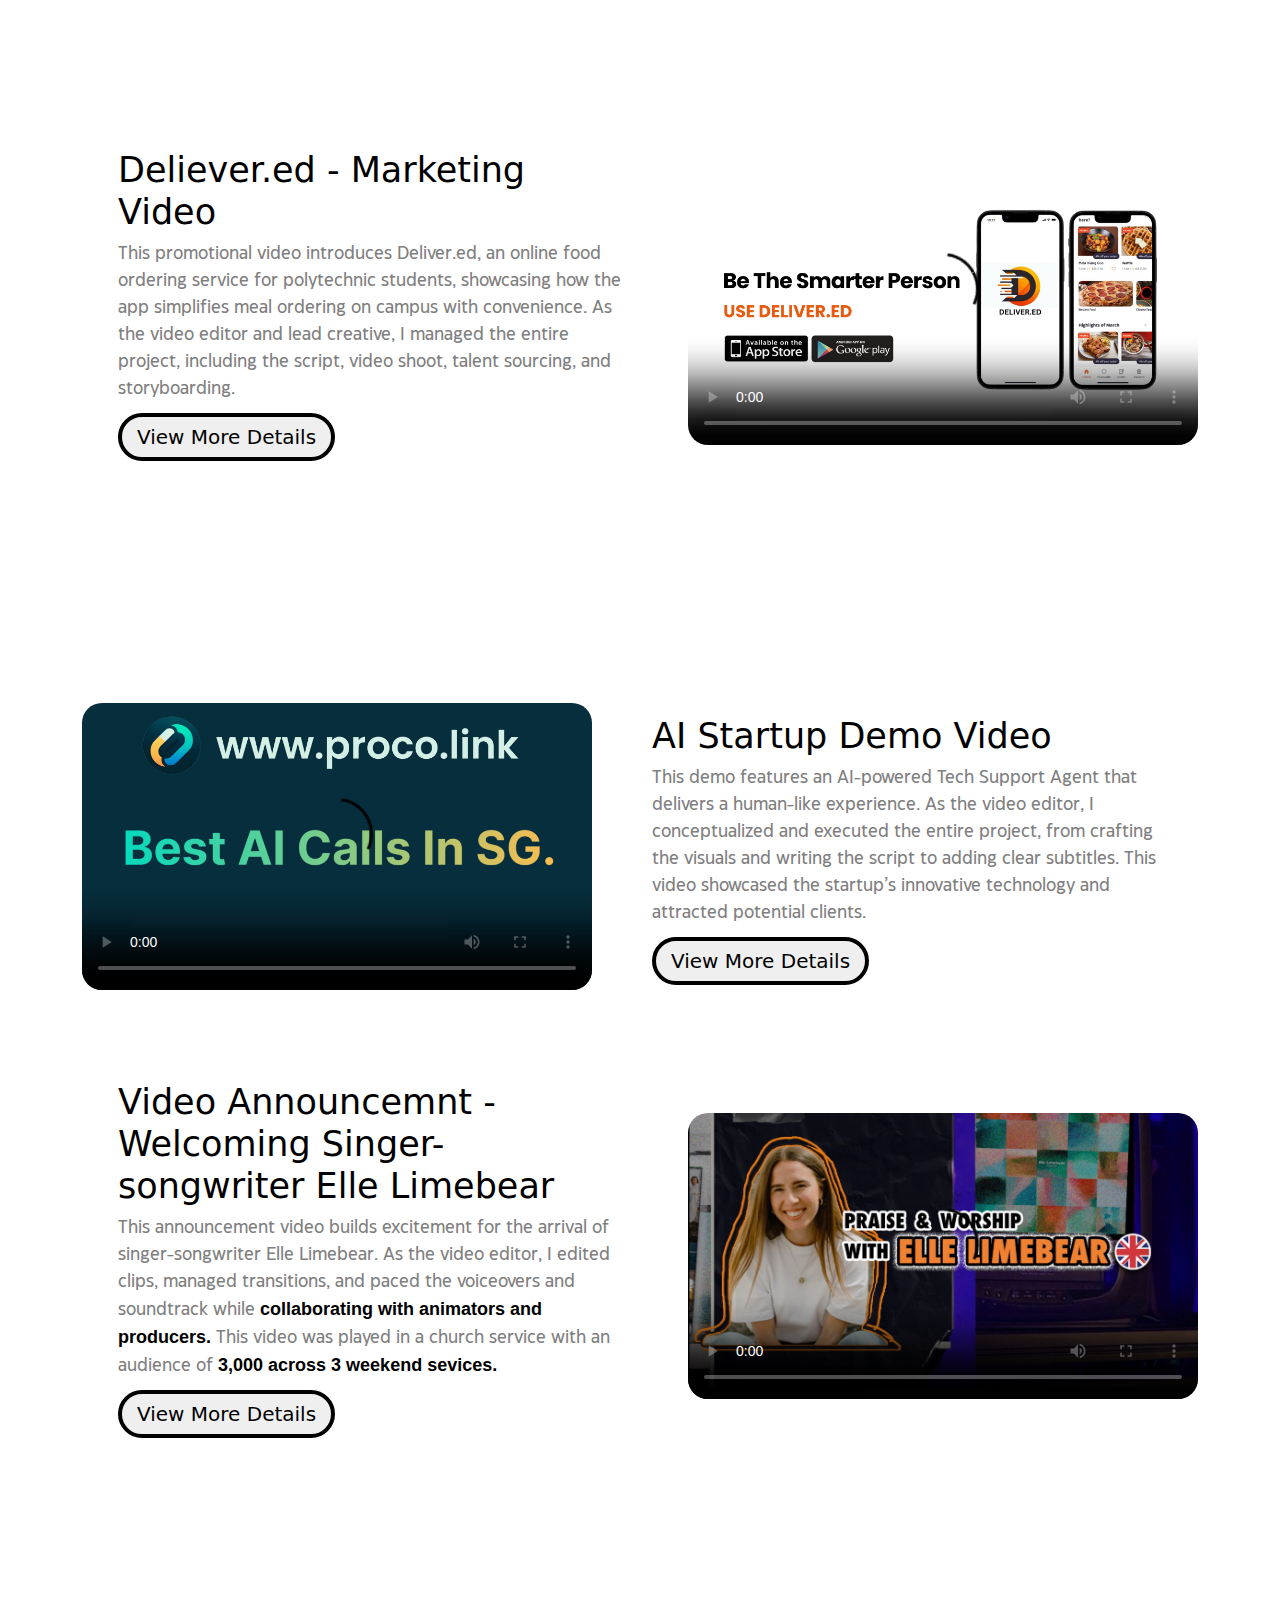
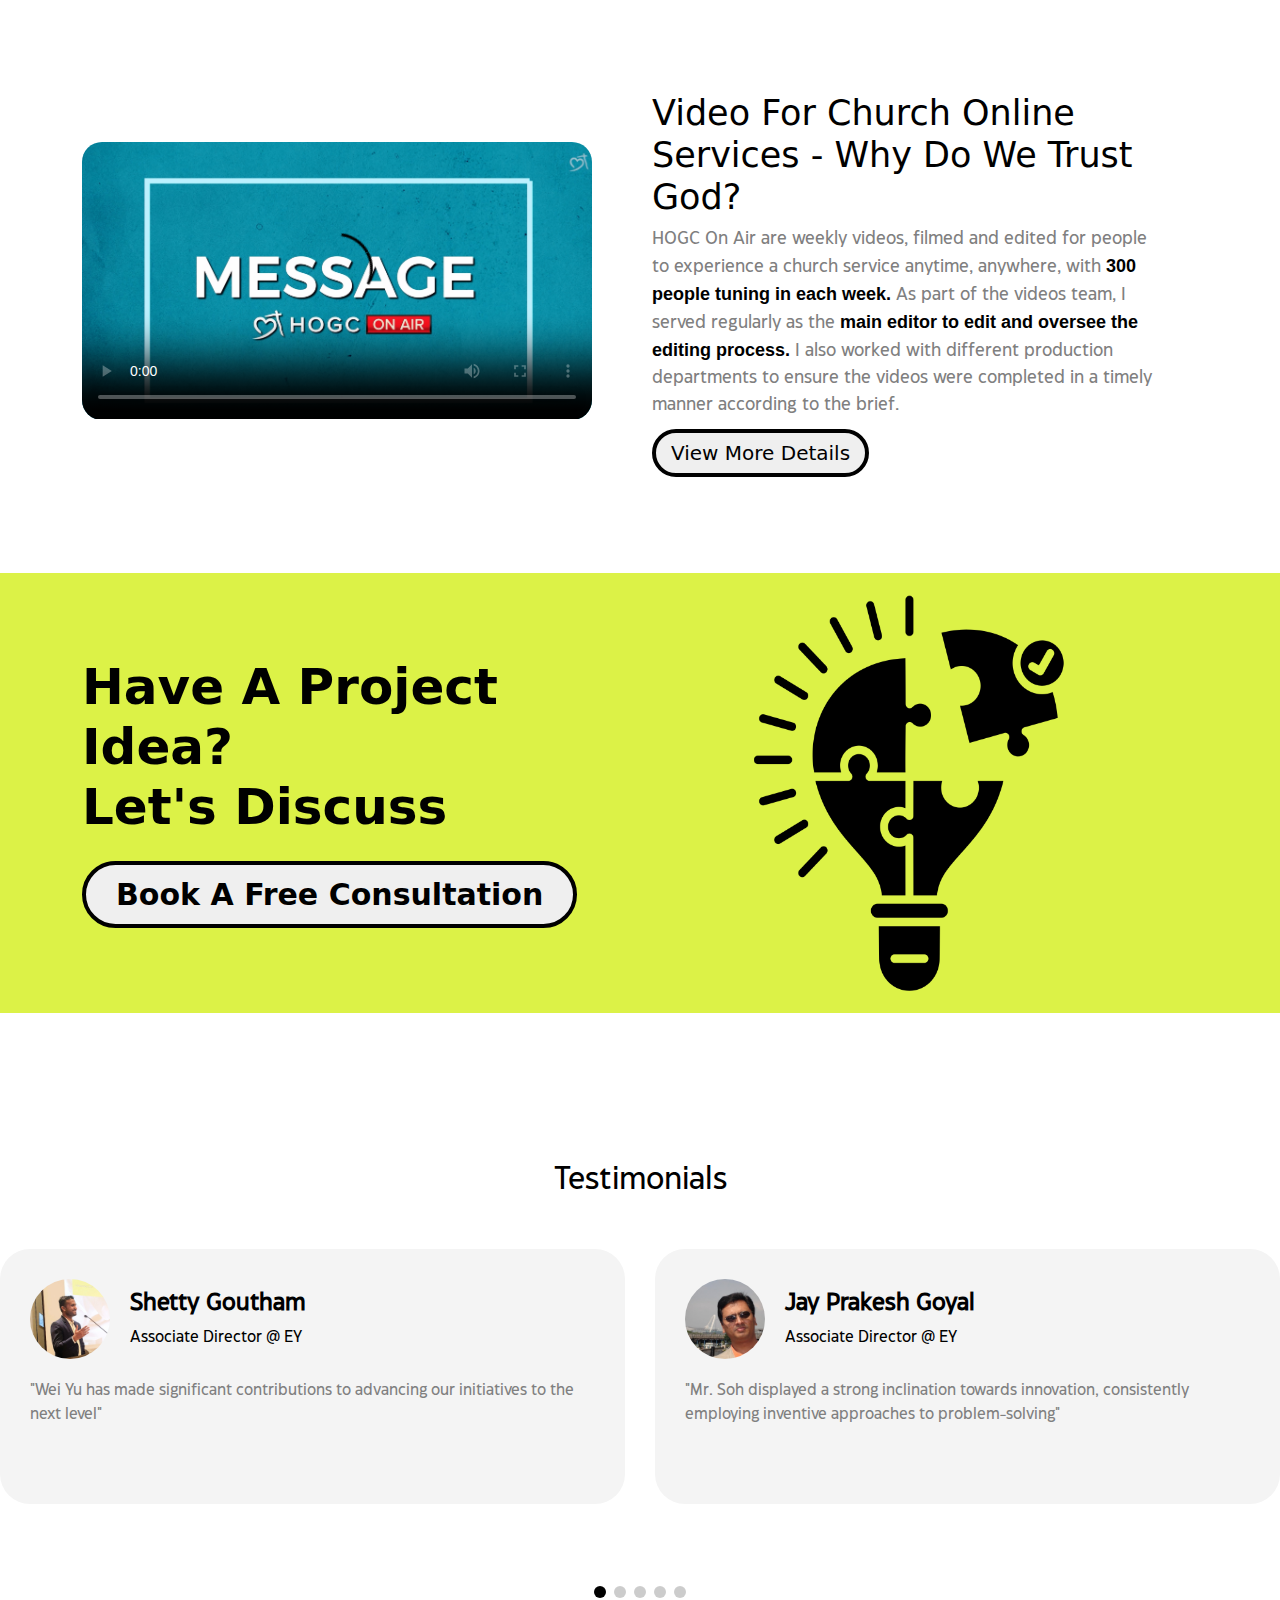
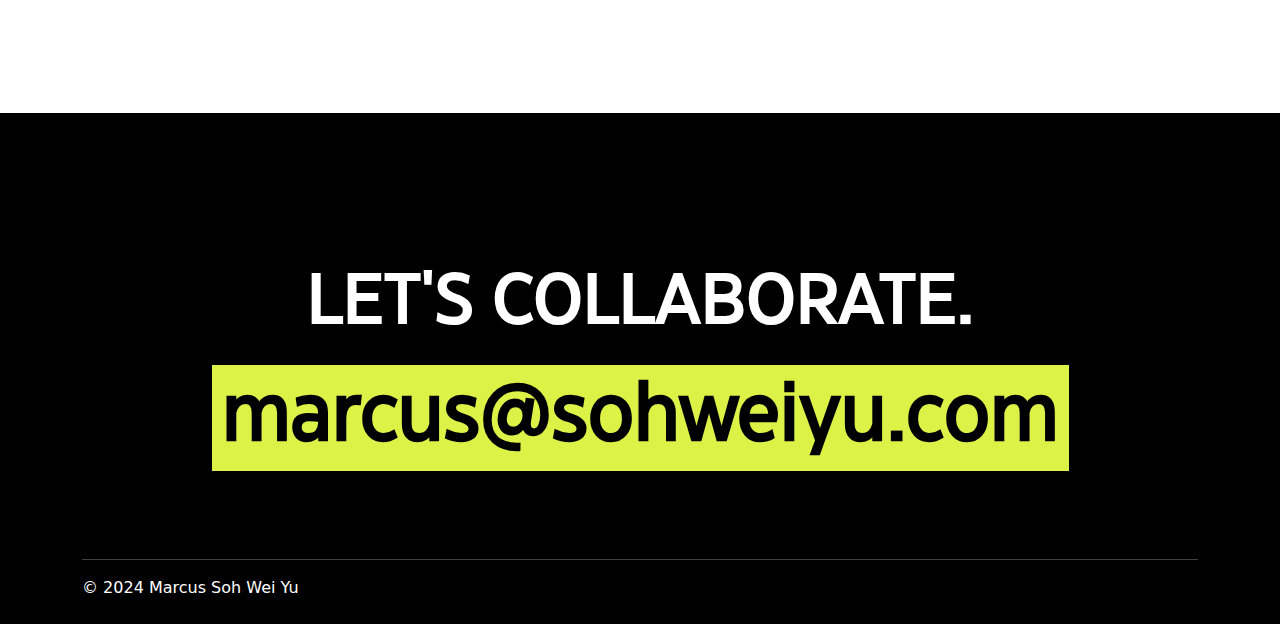
==== commit 18887f7e: "Save index.html." ====
--- a/index.html
+++ b/index.html
@@ -265,7 +265,7 @@
                Video Announcemnt - Welcoming Singer-songwriter Elle Limebear
             </h2>
             <p class="lead Eastman-Medium project-des">
-              This announcement video builds excitement for the arrival of singer-songwriter Elle Limebear. As the video editor, I edited clips, managed transitions, and paced the voiceovers and soundtrack while <spanstyle="font-family: Arial, sans-serif; font-weight:900; color: black;">collaborating with animators and producers.</span> This video was played in a church service with an audience of <span style="font-family: Arial, sans-serif;font-weight:900; color: black;">3,000 across 3 weekend sevices.</span> 
+              This announcement video builds excitement for the arrival of singer-songwriter Elle Limebear. As the video editor, I edited clips, managed transitions, and paced the voiceovers and soundtrack while <span style="font-family: Arial, sans-serif; font-weight:900; color: black;">collaborating with animators and producers.</span> This video was played in a church service with an audience of <span style="font-family: Arial, sans-serif;font-weight:900; color: black;">3,000 across 3 weekend sevices.</span> 
             </p>
             <a href="https://sohweiyu.info/elle-limebear.html" target="_blank">
               <button class="More-Details-Button">View More Details</button>
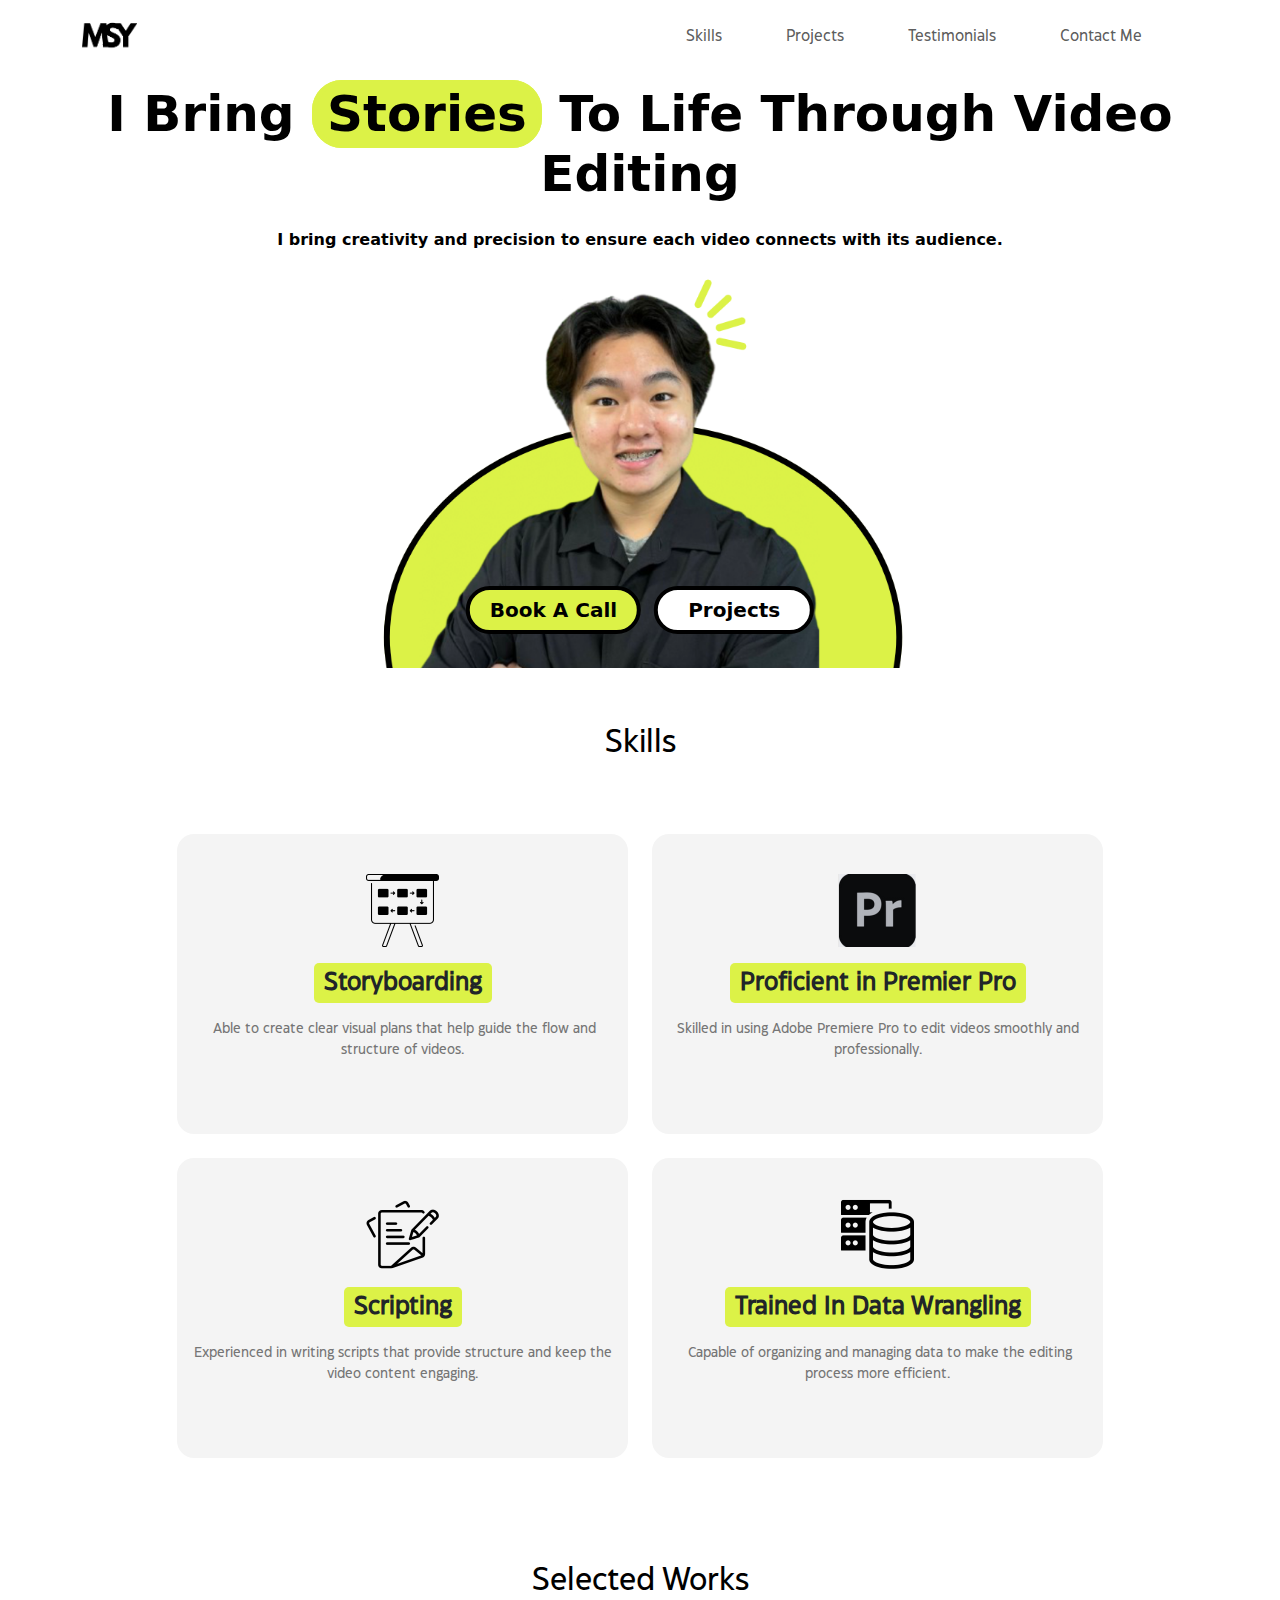
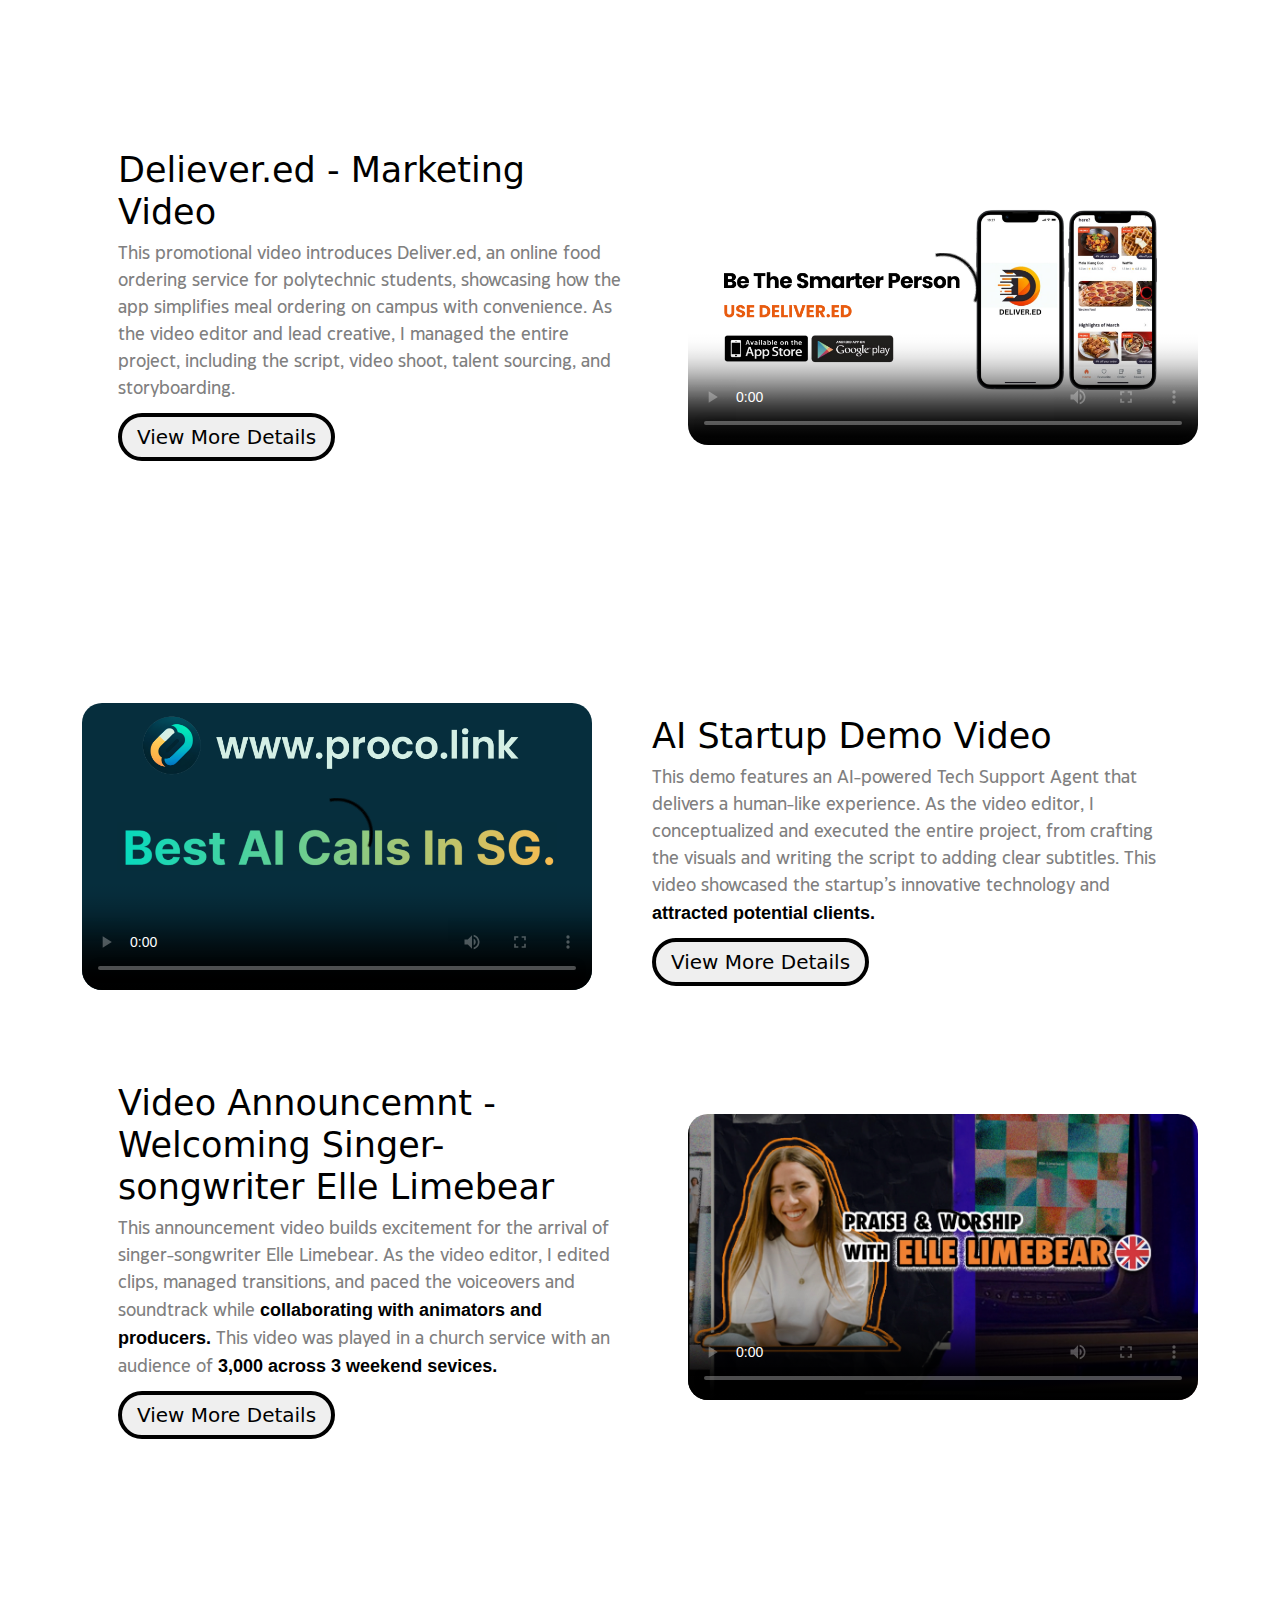
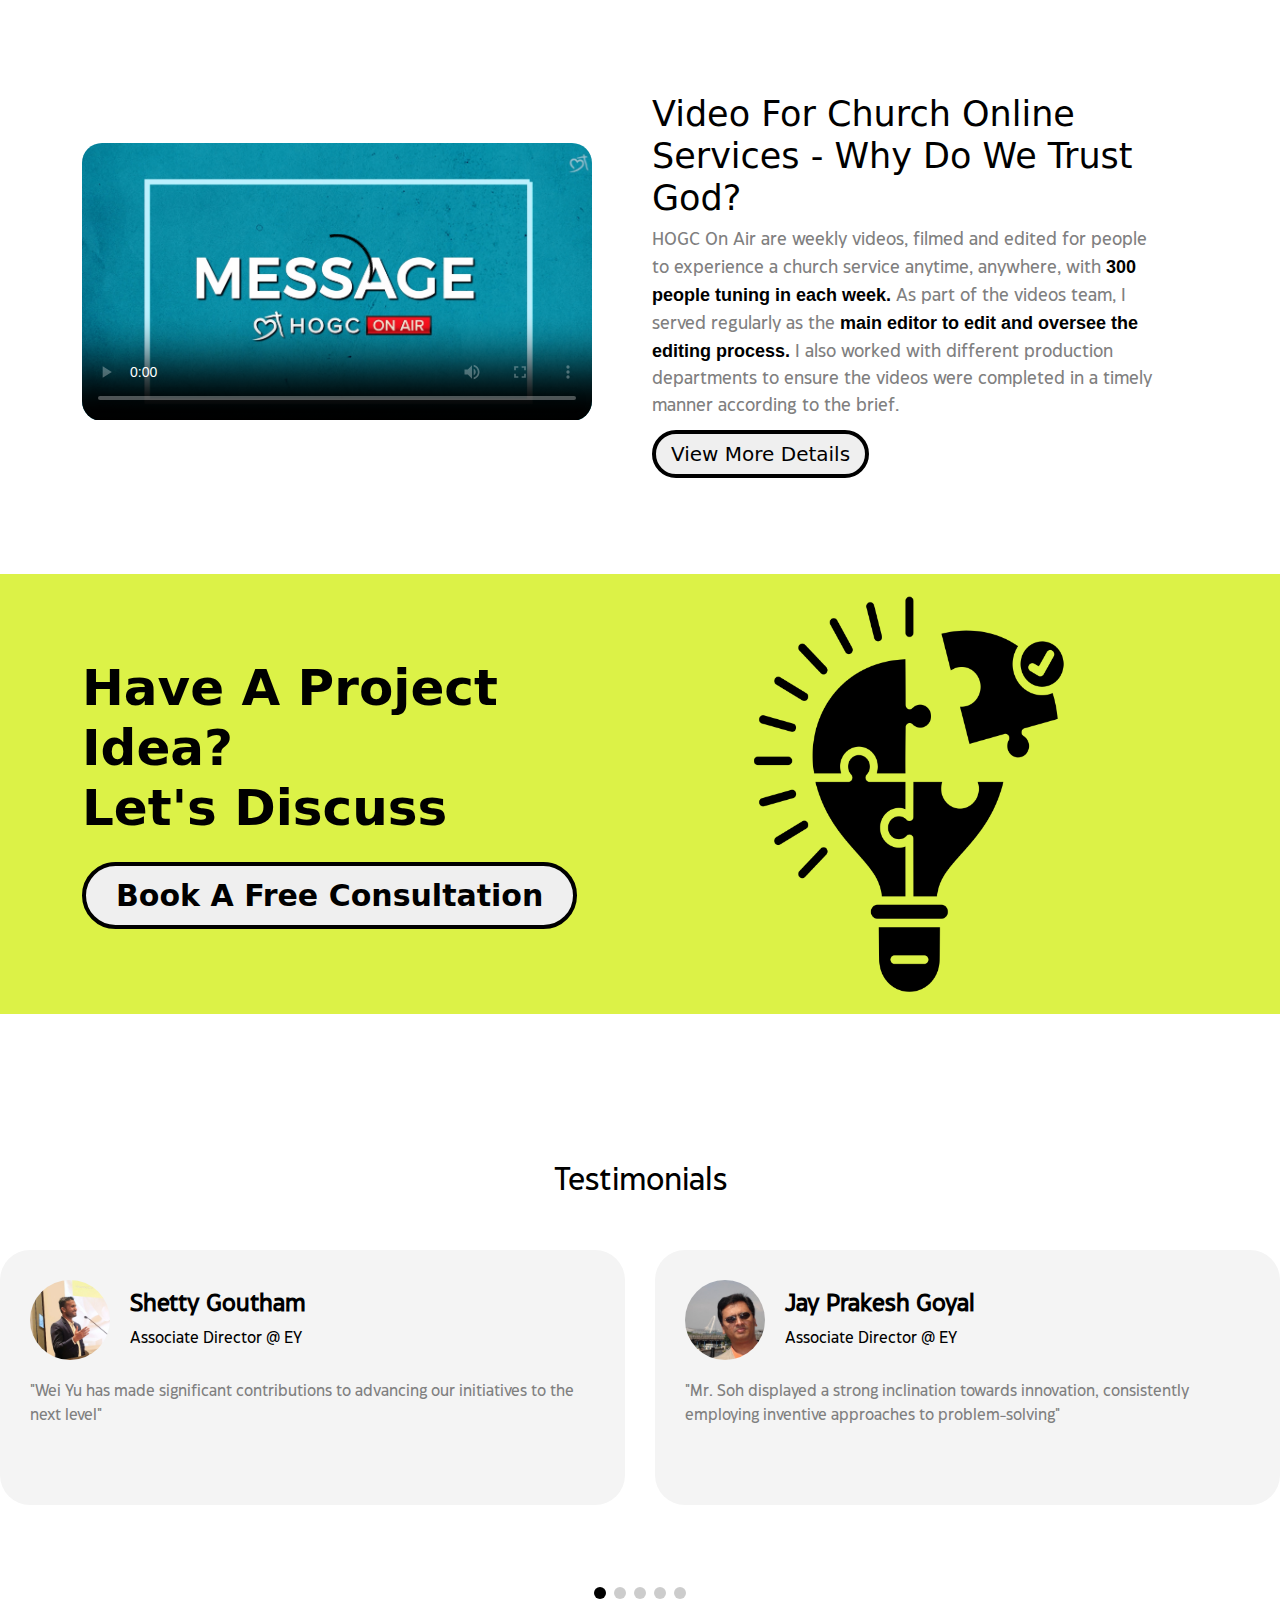
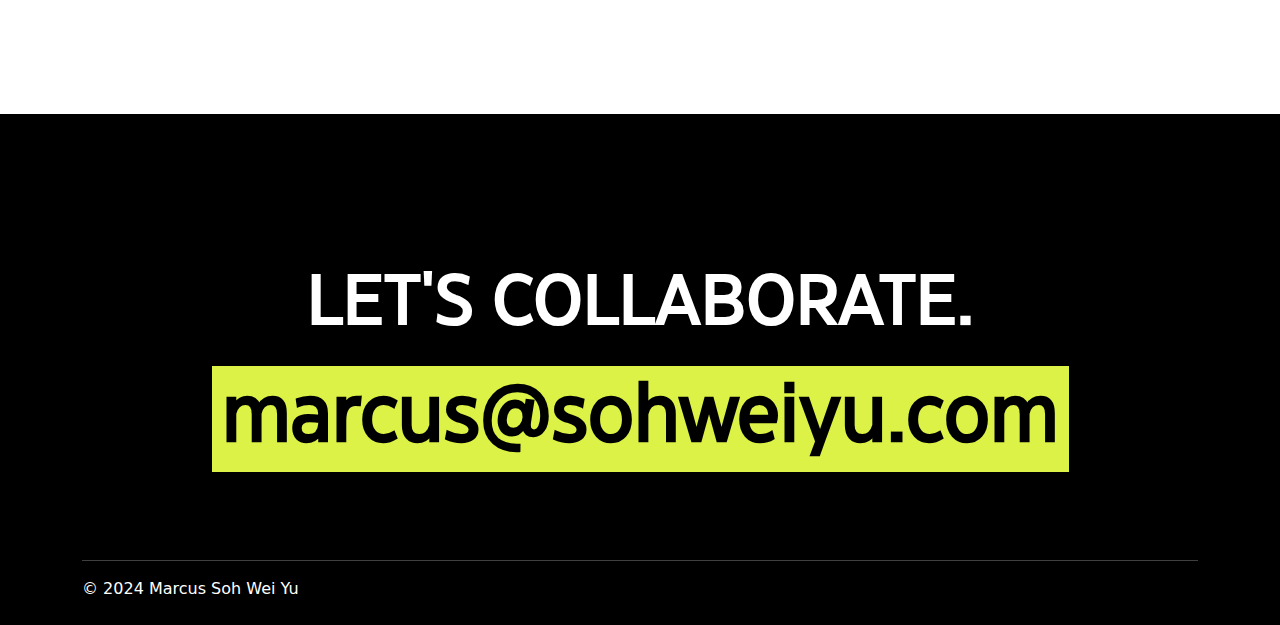
==== commit 359e5614: "Save index.html." ====
--- a/index.html
+++ b/index.html
@@ -240,7 +240,7 @@
               AI Startup Demo Video
             </h2>
             <p class="lead project-des Eastman-Medium">
-             This demo features an AI-powered Tech Support Agent that delivers a human-like experience. As the video editor, I conceptualized and executed the entire project, from crafting the visuals and writing the script to adding clear subtitles. This video showcased the startup’s innovative technology and attracted potential clients.
+             This demo features an AI-powered Tech Support Agent that delivers a human-like experience. As the video editor, I conceptualized and executed the entire project, from crafting the visuals and writing the script to adding clear subtitles. This video showcased the startup’s innovative technology and <span style="font-family: Arial, sans-serif;font-weight:900; color: black;">attracted potential clients.</span>
             </p>
             <a href="https://sohweiyu.info/procolink.html" target="_blank">
               <button class="More-Details-Button">View More Details</button>
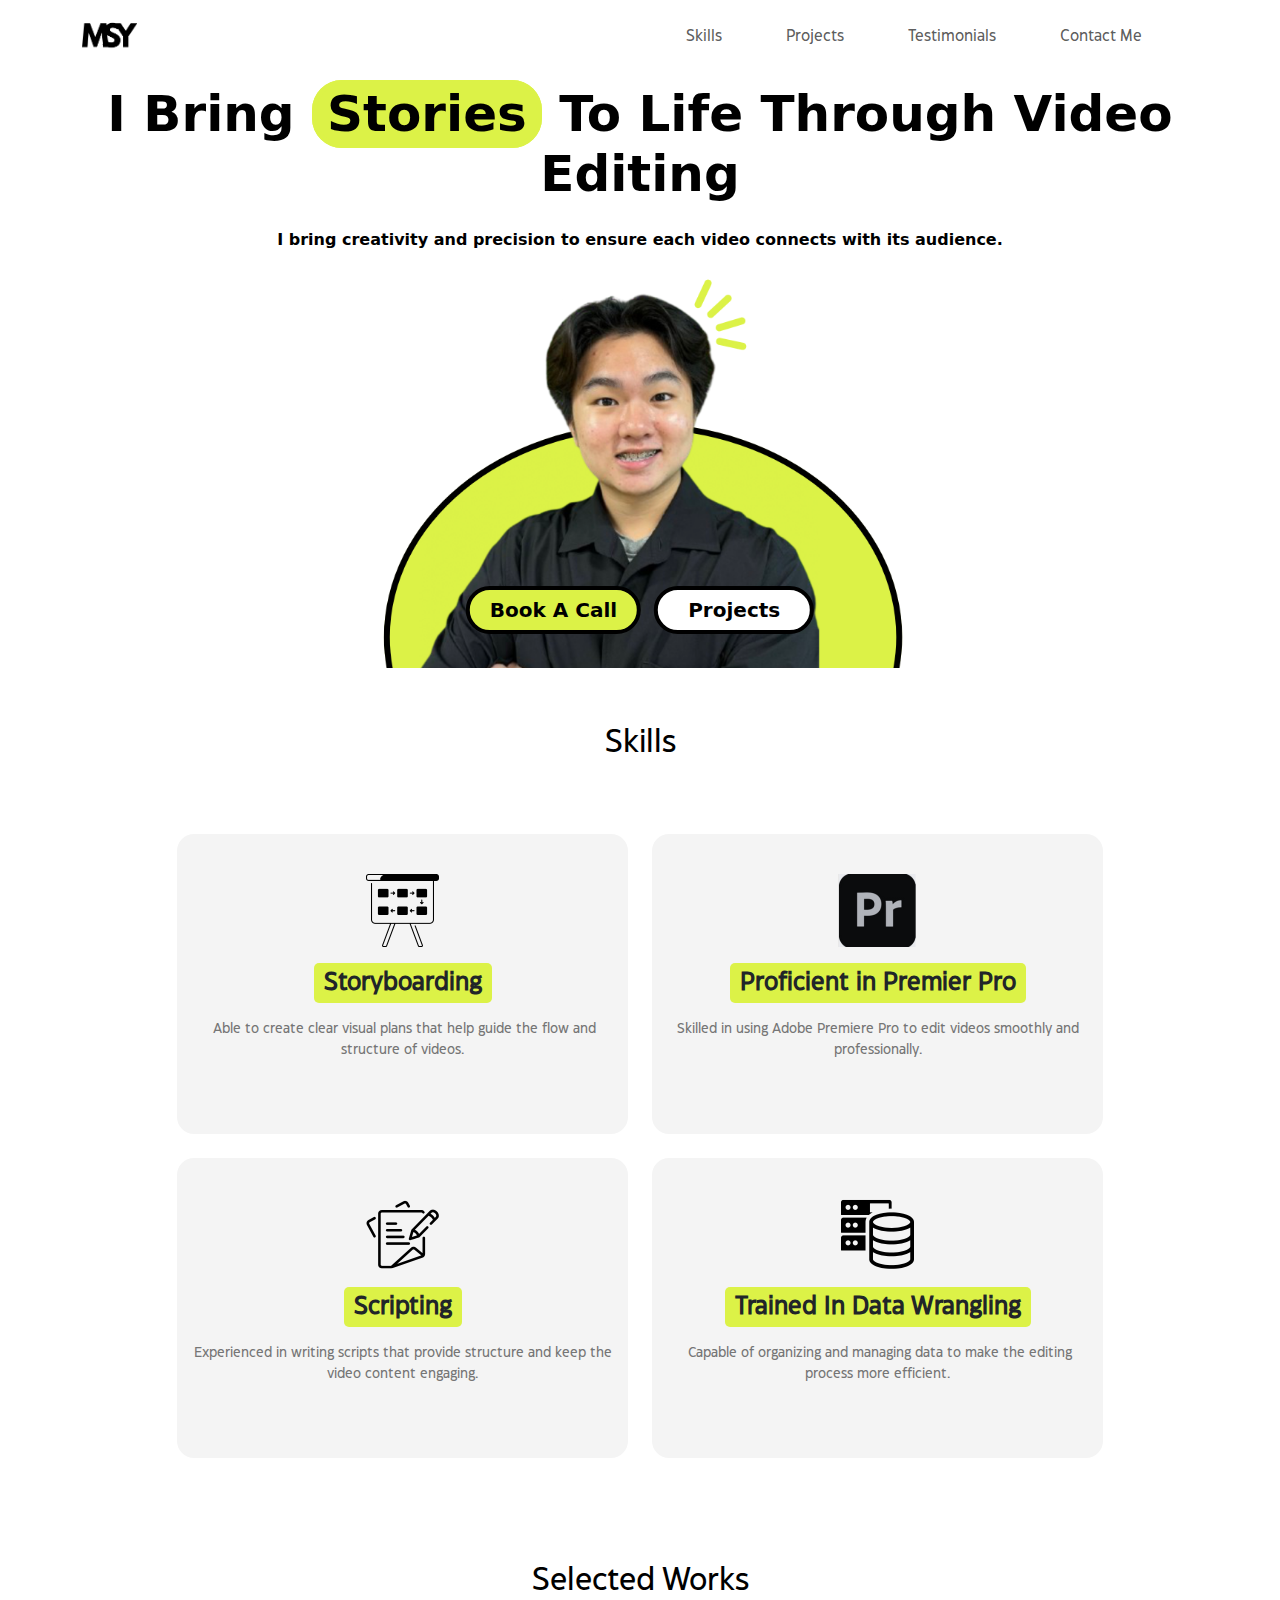
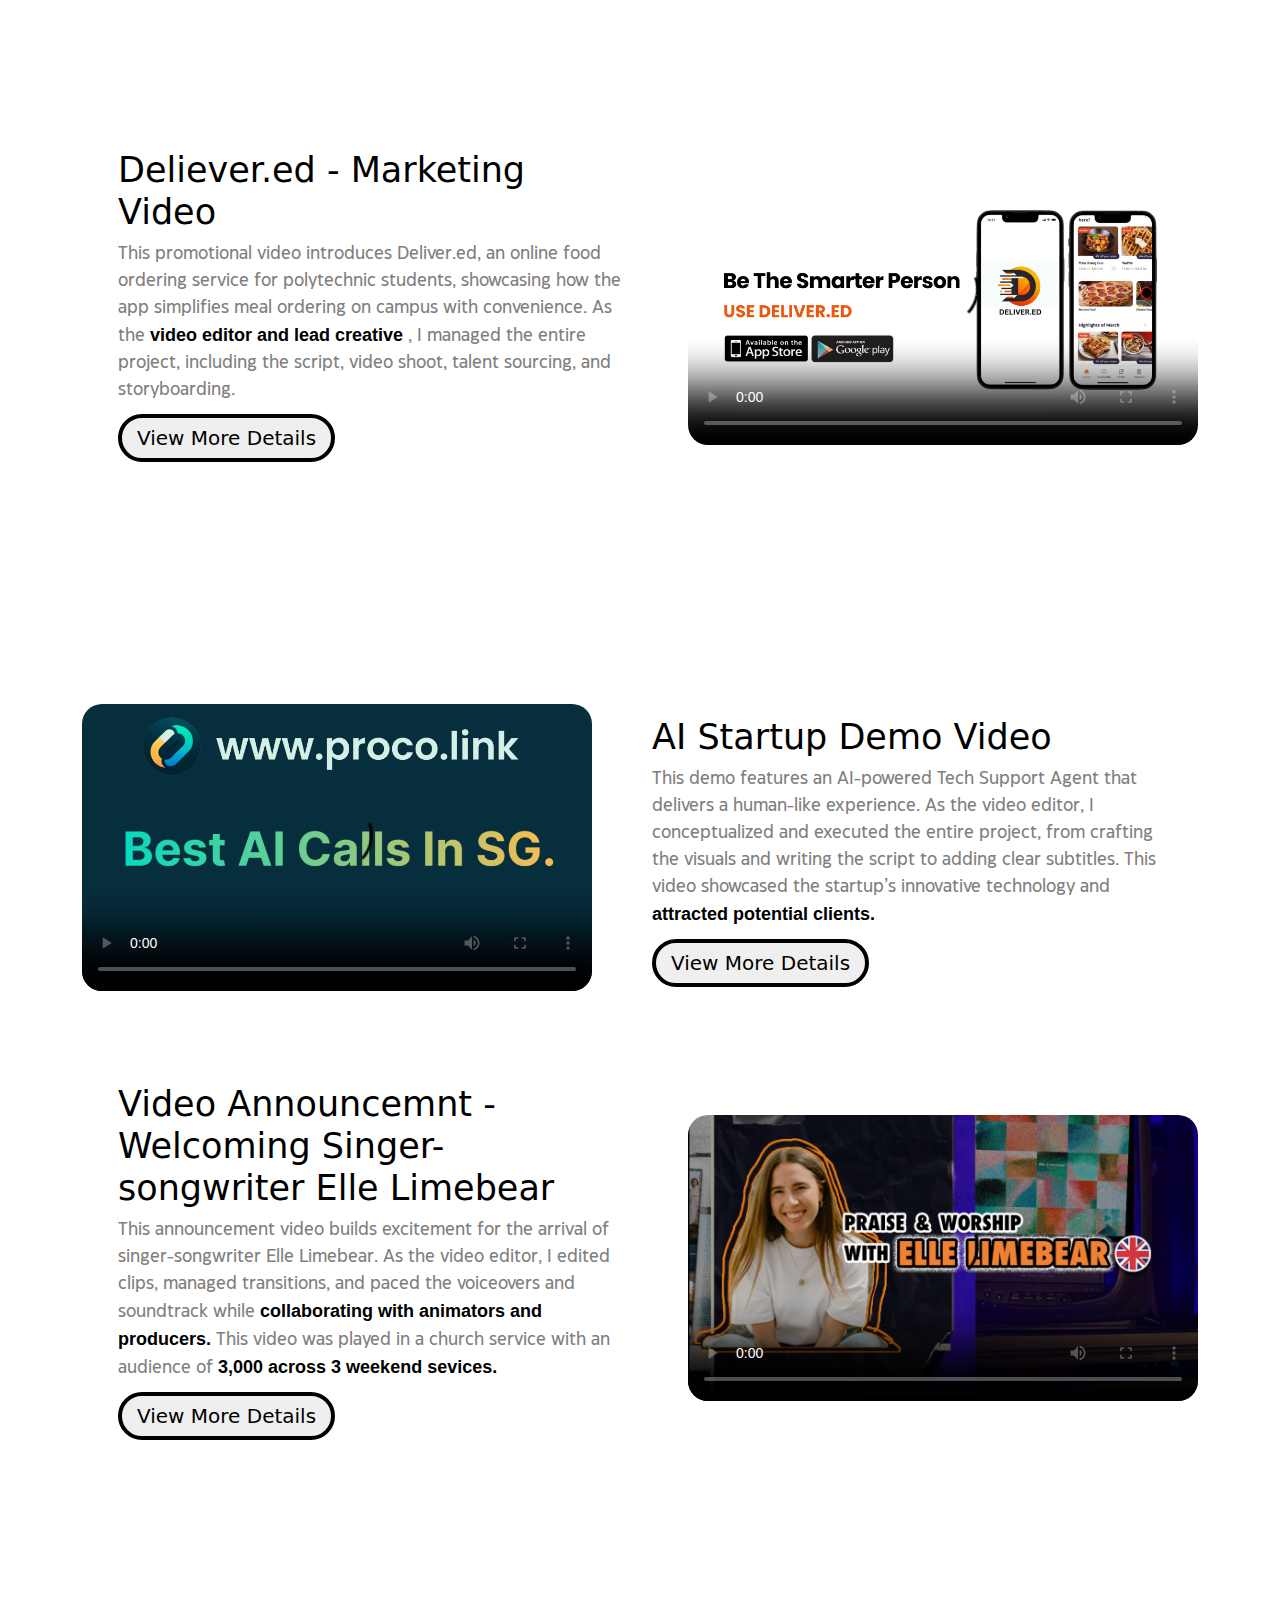
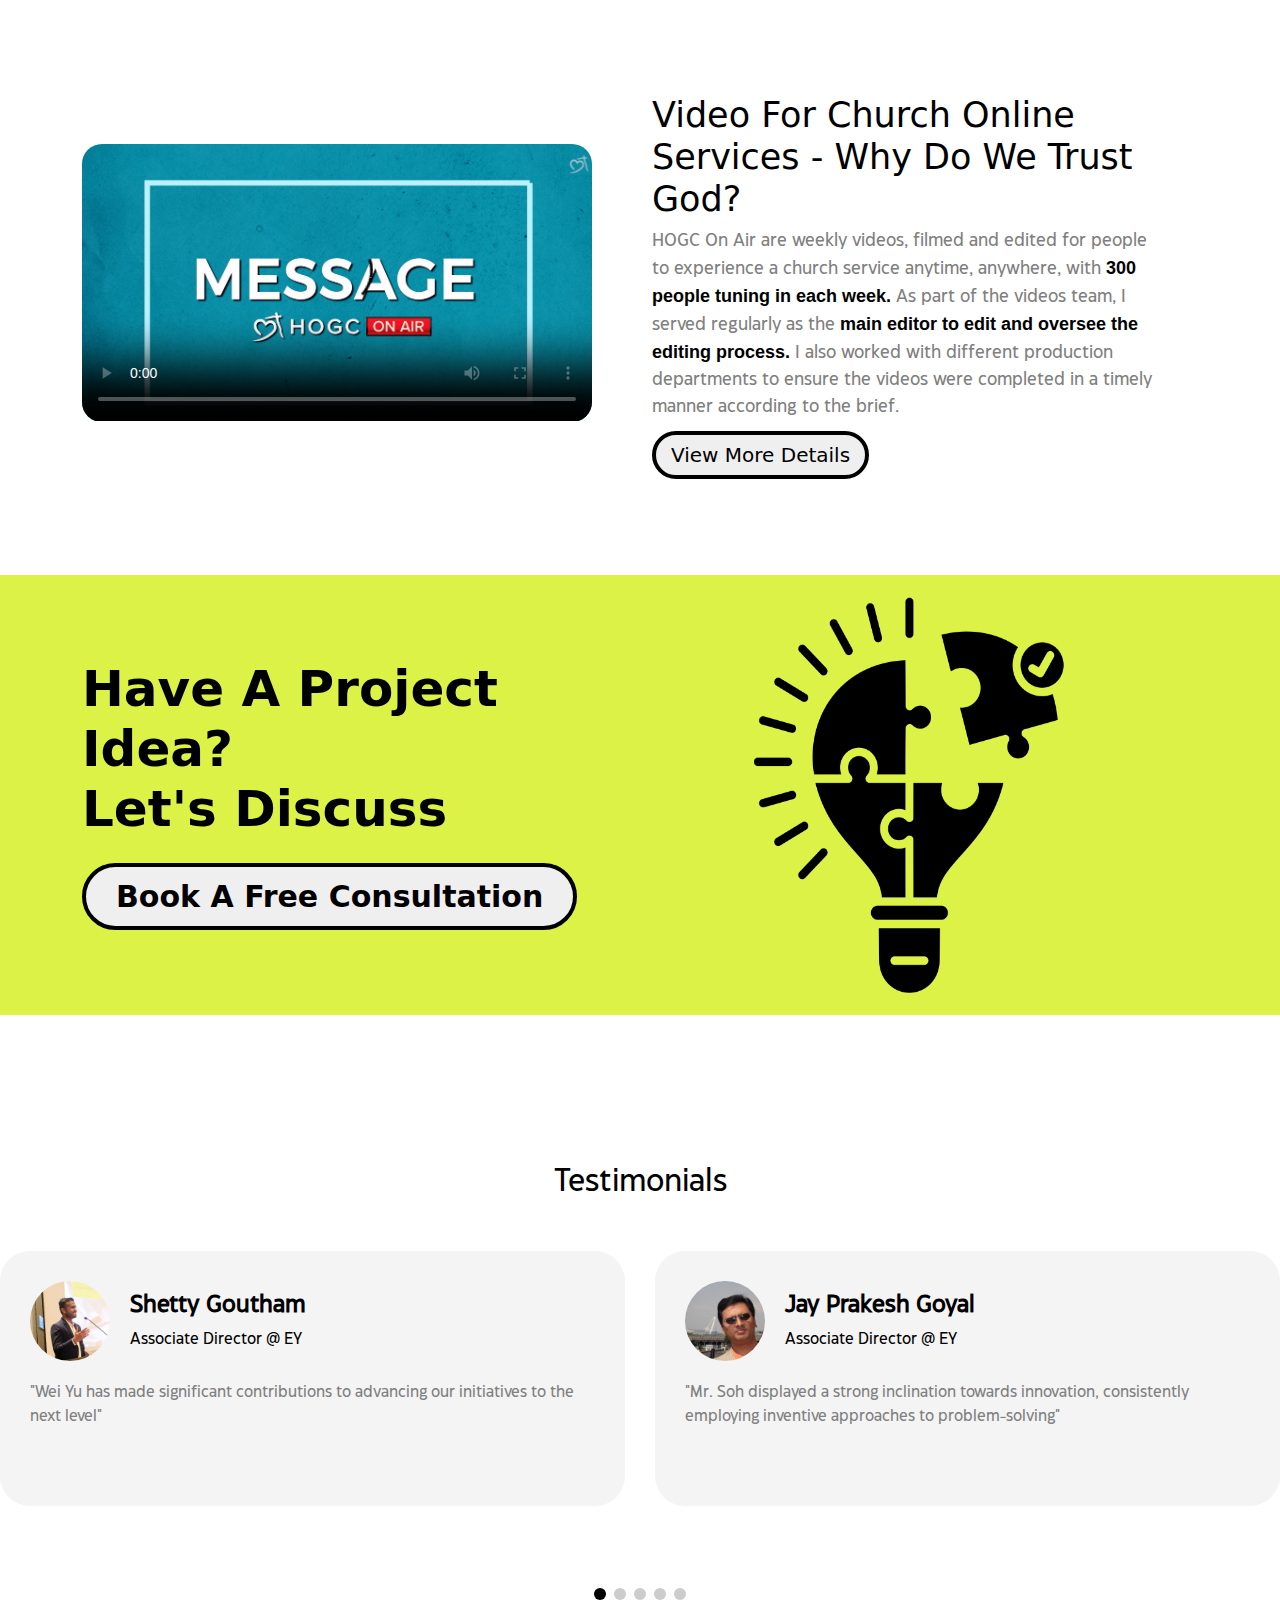
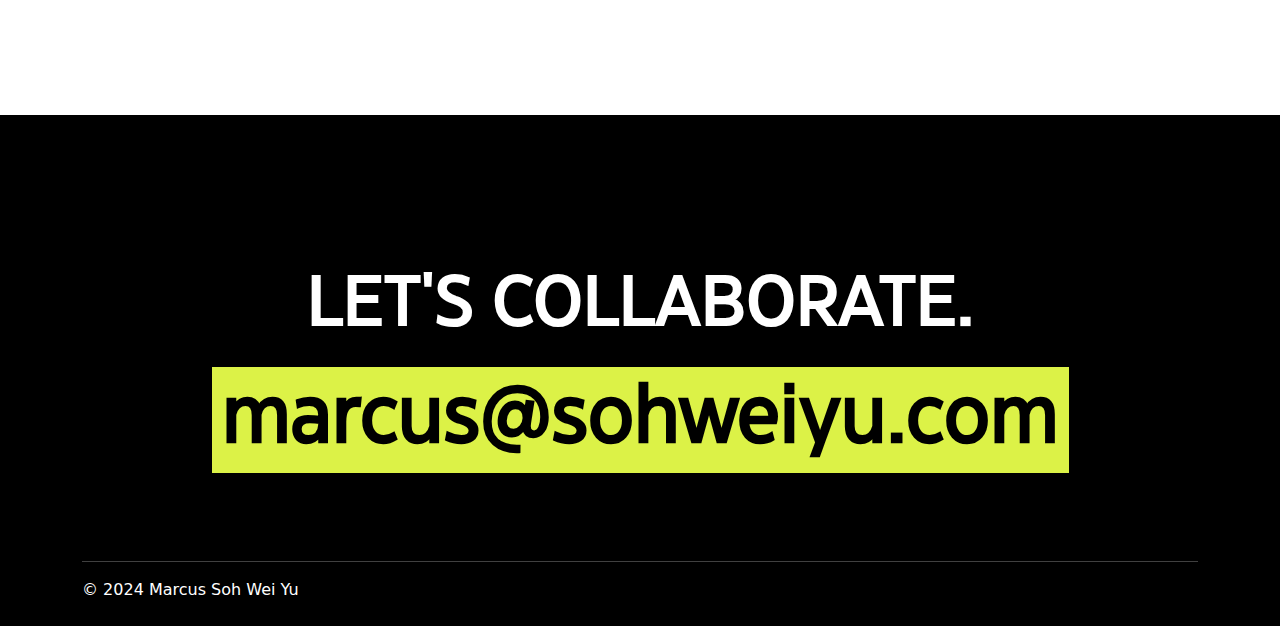
==== commit b89748c4: "Save index.html." ====
--- a/index.html
+++ b/index.html
@@ -215,7 +215,7 @@
                Deliever.ed - Marketing Video
             </h2>
             <p class="lead Eastman-Medium project-des">
-              This promotional video introduces Deliver.ed, an online food ordering service for polytechnic students, showcasing how the app simplifies meal ordering on campus with convenience. As the video editor and lead creative, I managed the entire project, including the script, video shoot, talent sourcing, and storyboarding.
+              This promotional video introduces Deliver.ed, an online food ordering service for polytechnic students, showcasing how the app simplifies meal ordering on campus with convenience. As the <span style="font-family: Arial, sans-serif;font-weight:900; color: black;">video editor and lead creative</span> , I managed the entire project, including the script, video shoot, talent sourcing, and storyboarding.
             </p>
             <a href="https://sohweiyu.info/delivered.html" target="_blank">
               <button class="More-Details-Button">View More Details</button>
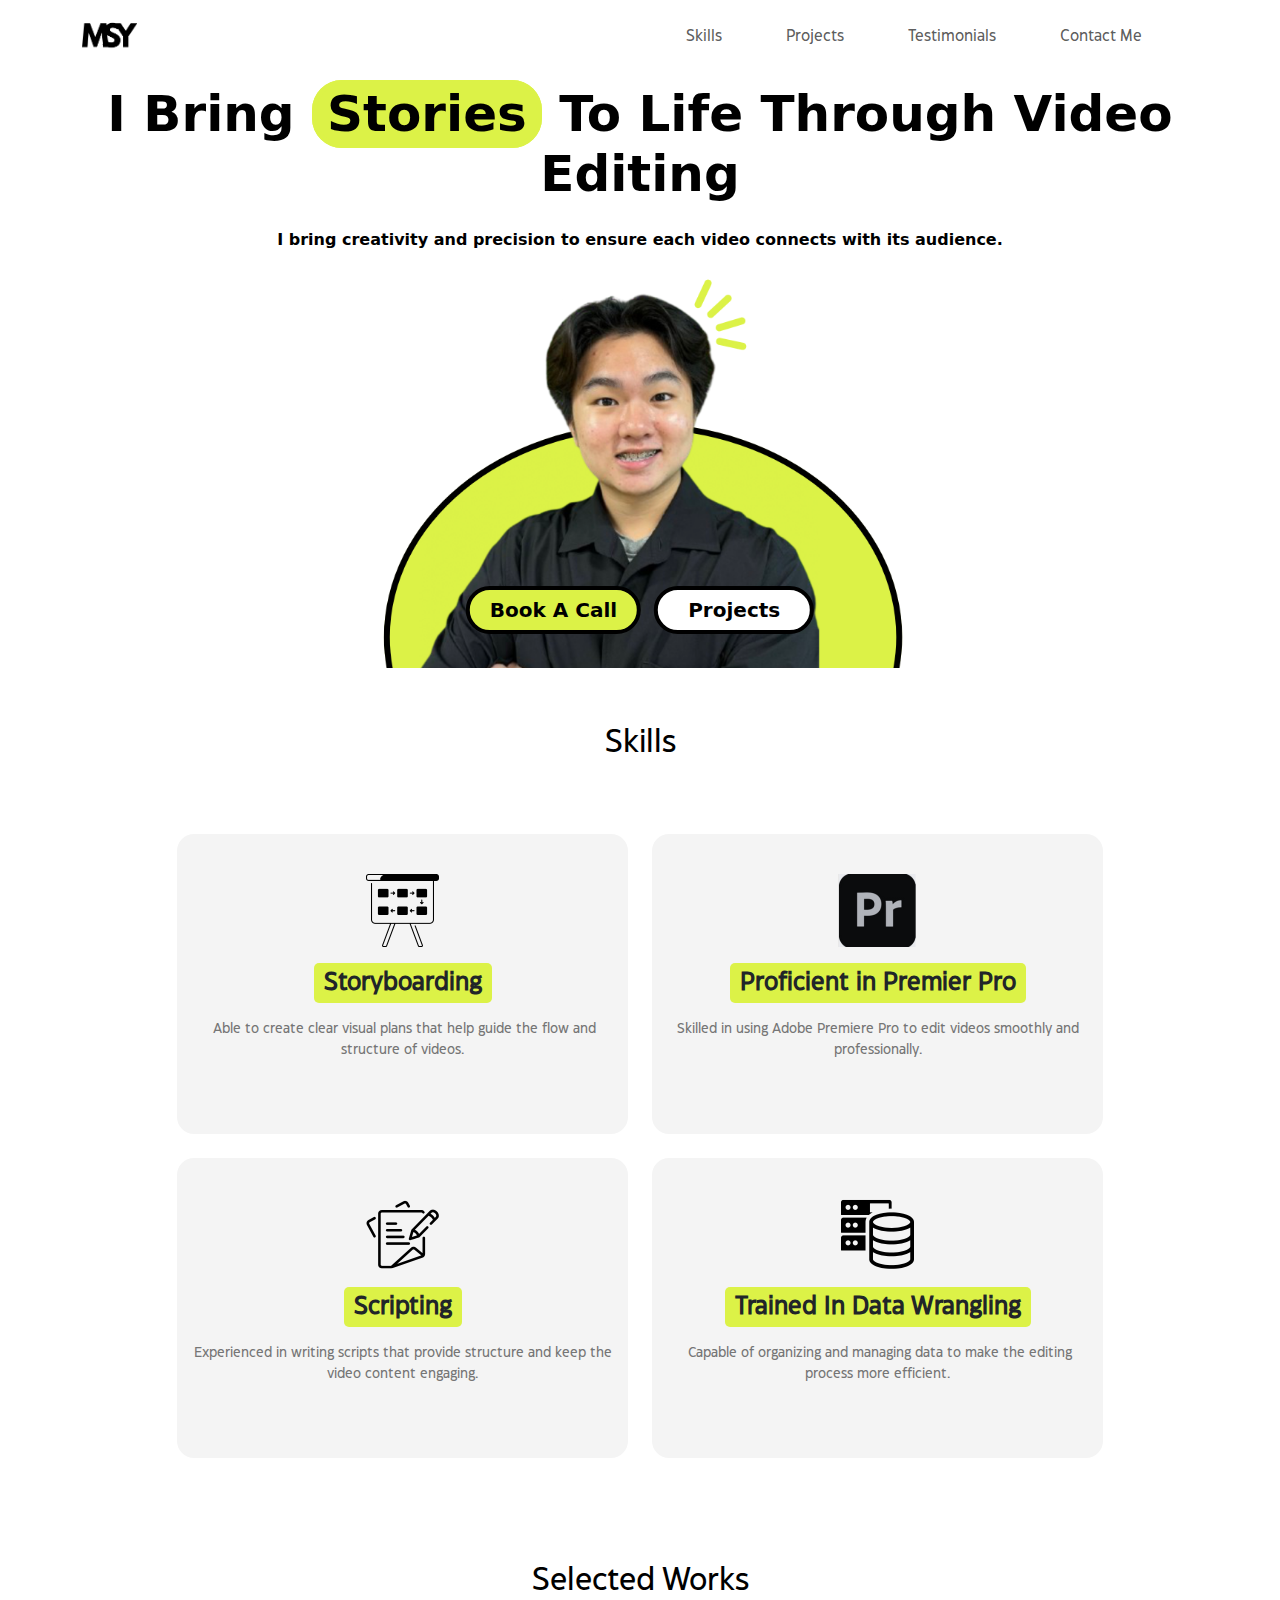
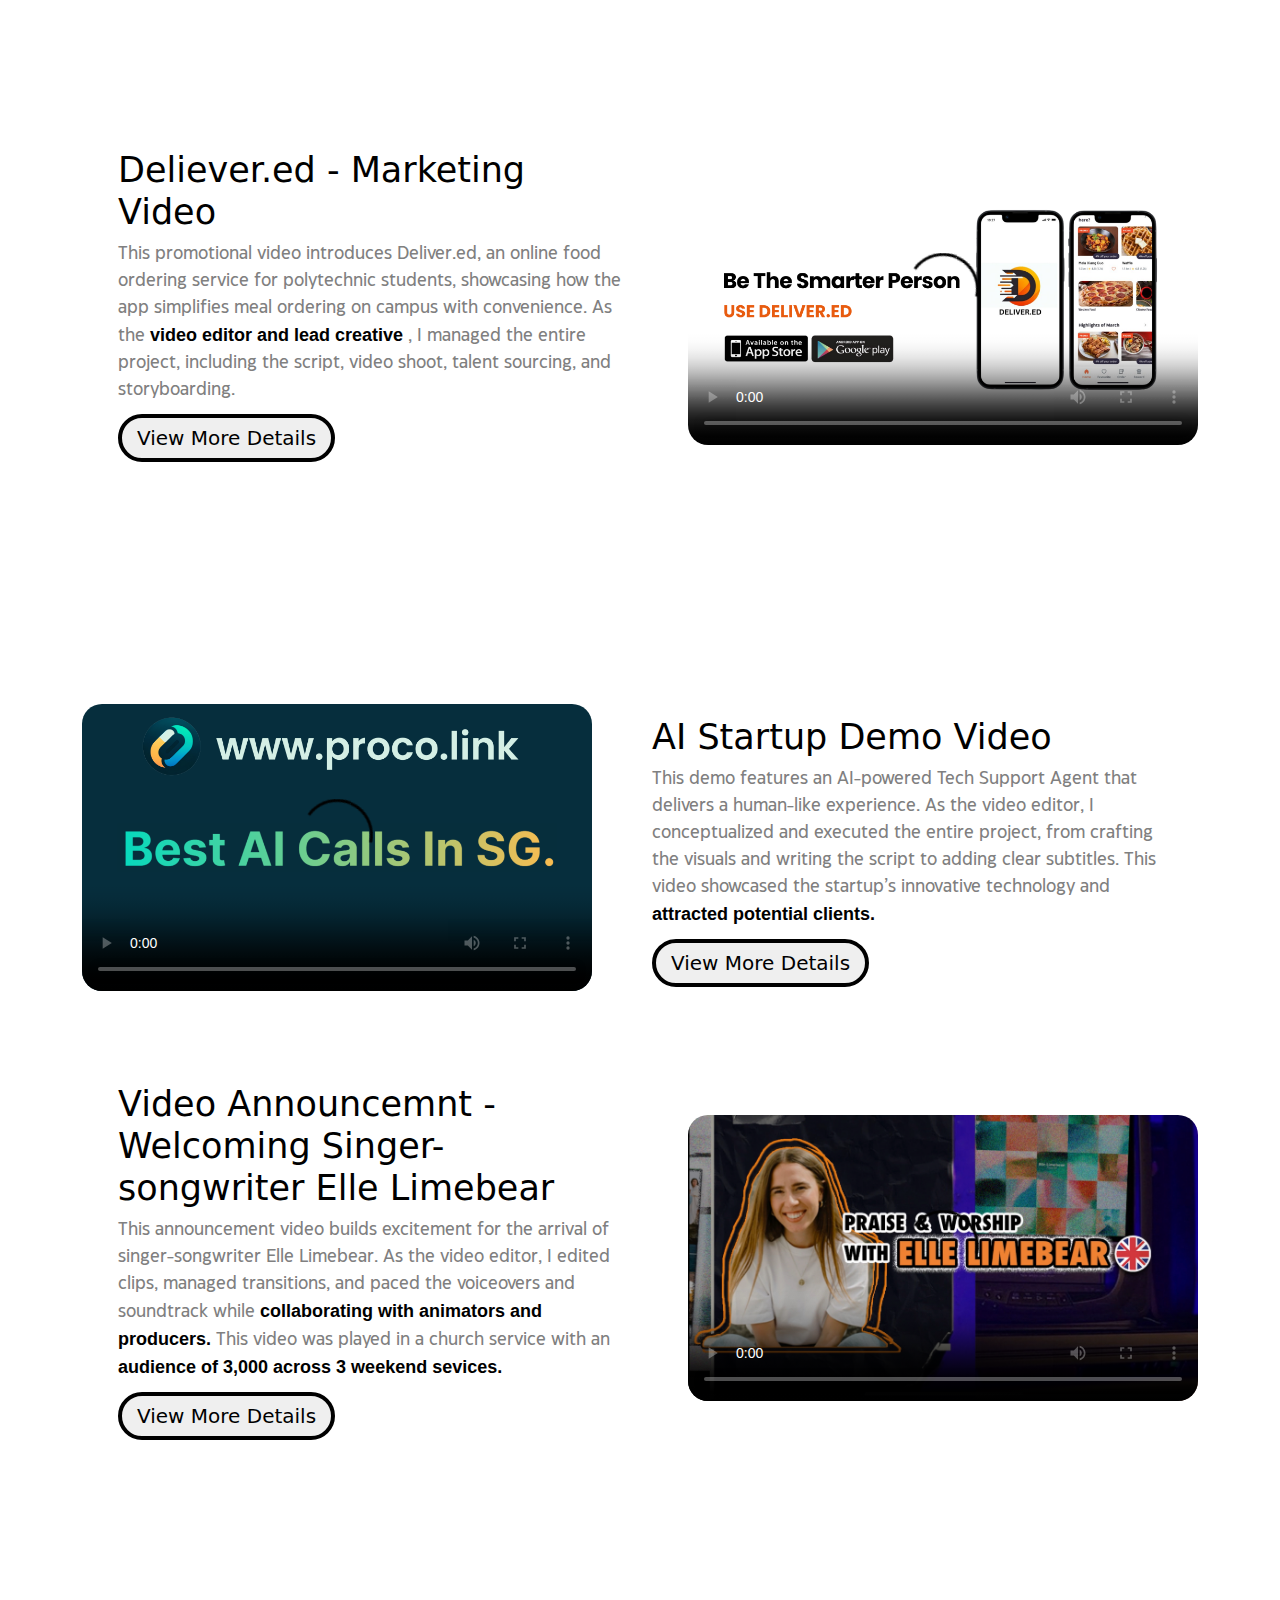
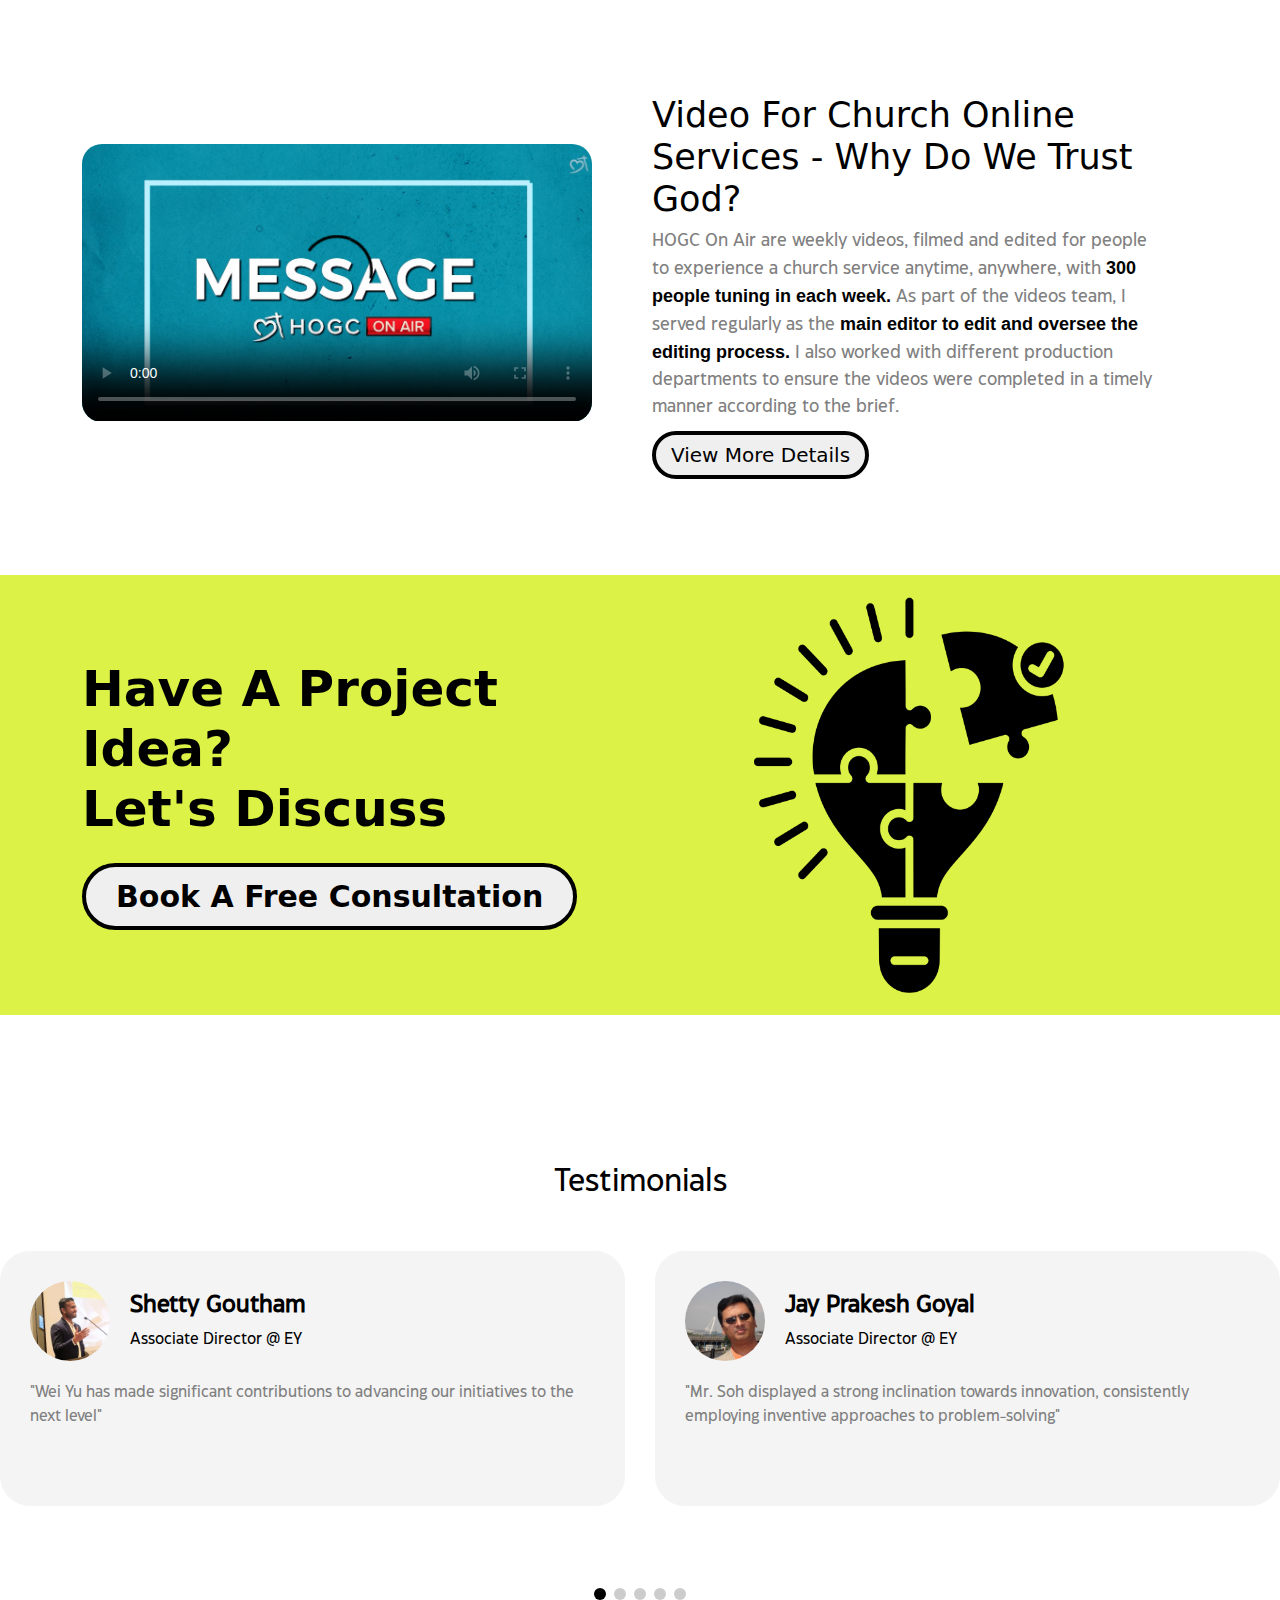
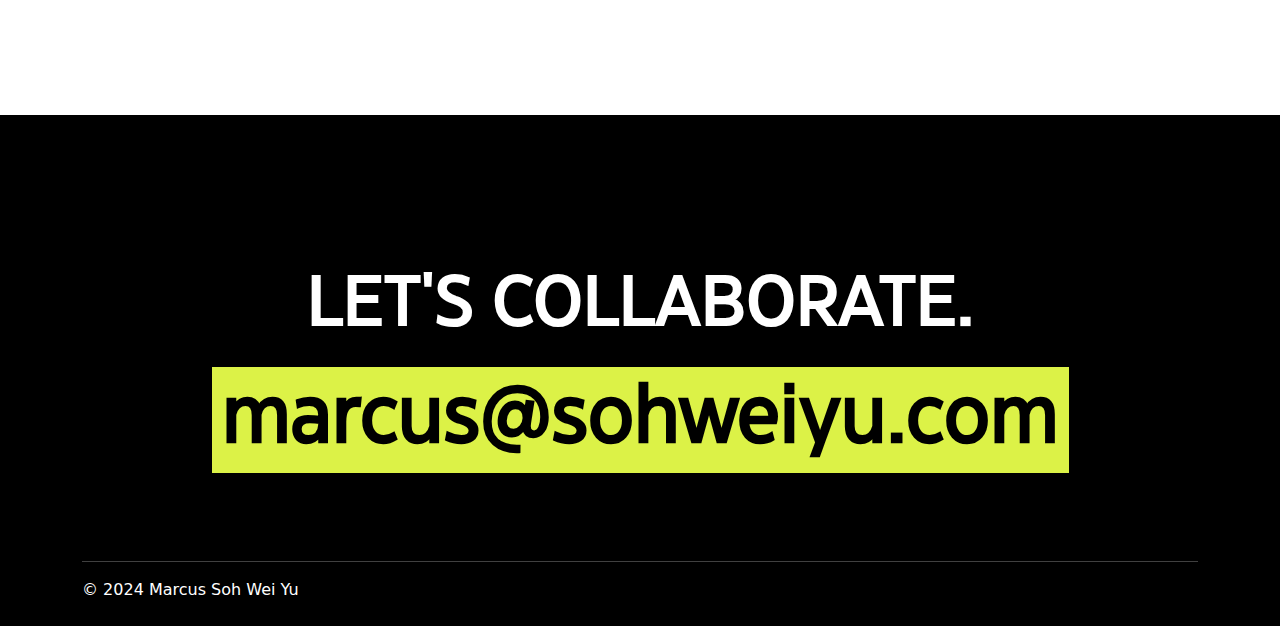
==== commit f1c81550: "Save index.html." ====
--- a/index.html
+++ b/index.html
@@ -265,7 +265,7 @@
                Video Announcemnt - Welcoming Singer-songwriter Elle Limebear
             </h2>
             <p class="lead Eastman-Medium project-des">
-              This announcement video builds excitement for the arrival of singer-songwriter Elle Limebear. As the video editor, I edited clips, managed transitions, and paced the voiceovers and soundtrack while <span style="font-family: Arial, sans-serif; font-weight:900; color: black;">collaborating with animators and producers.</span> This video was played in a church service with an audience of <span style="font-family: Arial, sans-serif;font-weight:900; color: black;">3,000 across 3 weekend sevices.</span> 
+              This announcement video builds excitement for the arrival of singer-songwriter Elle Limebear. As the video editor, I edited clips, managed transitions, and paced the voiceovers and soundtrack while <span style="font-family: Arial, sans-serif; font-weight:900; color: black;">collaborating with animators and producers.</span> This video was played in a church service with an <span style="font-family: Arial, sans-serif;font-weight:900; color: black;">audience of 3,000 across 3 weekend sevices.</span> 
             </p>
             <a href="https://sohweiyu.info/elle-limebear.html" target="_blank">
               <button class="More-Details-Button">View More Details</button>
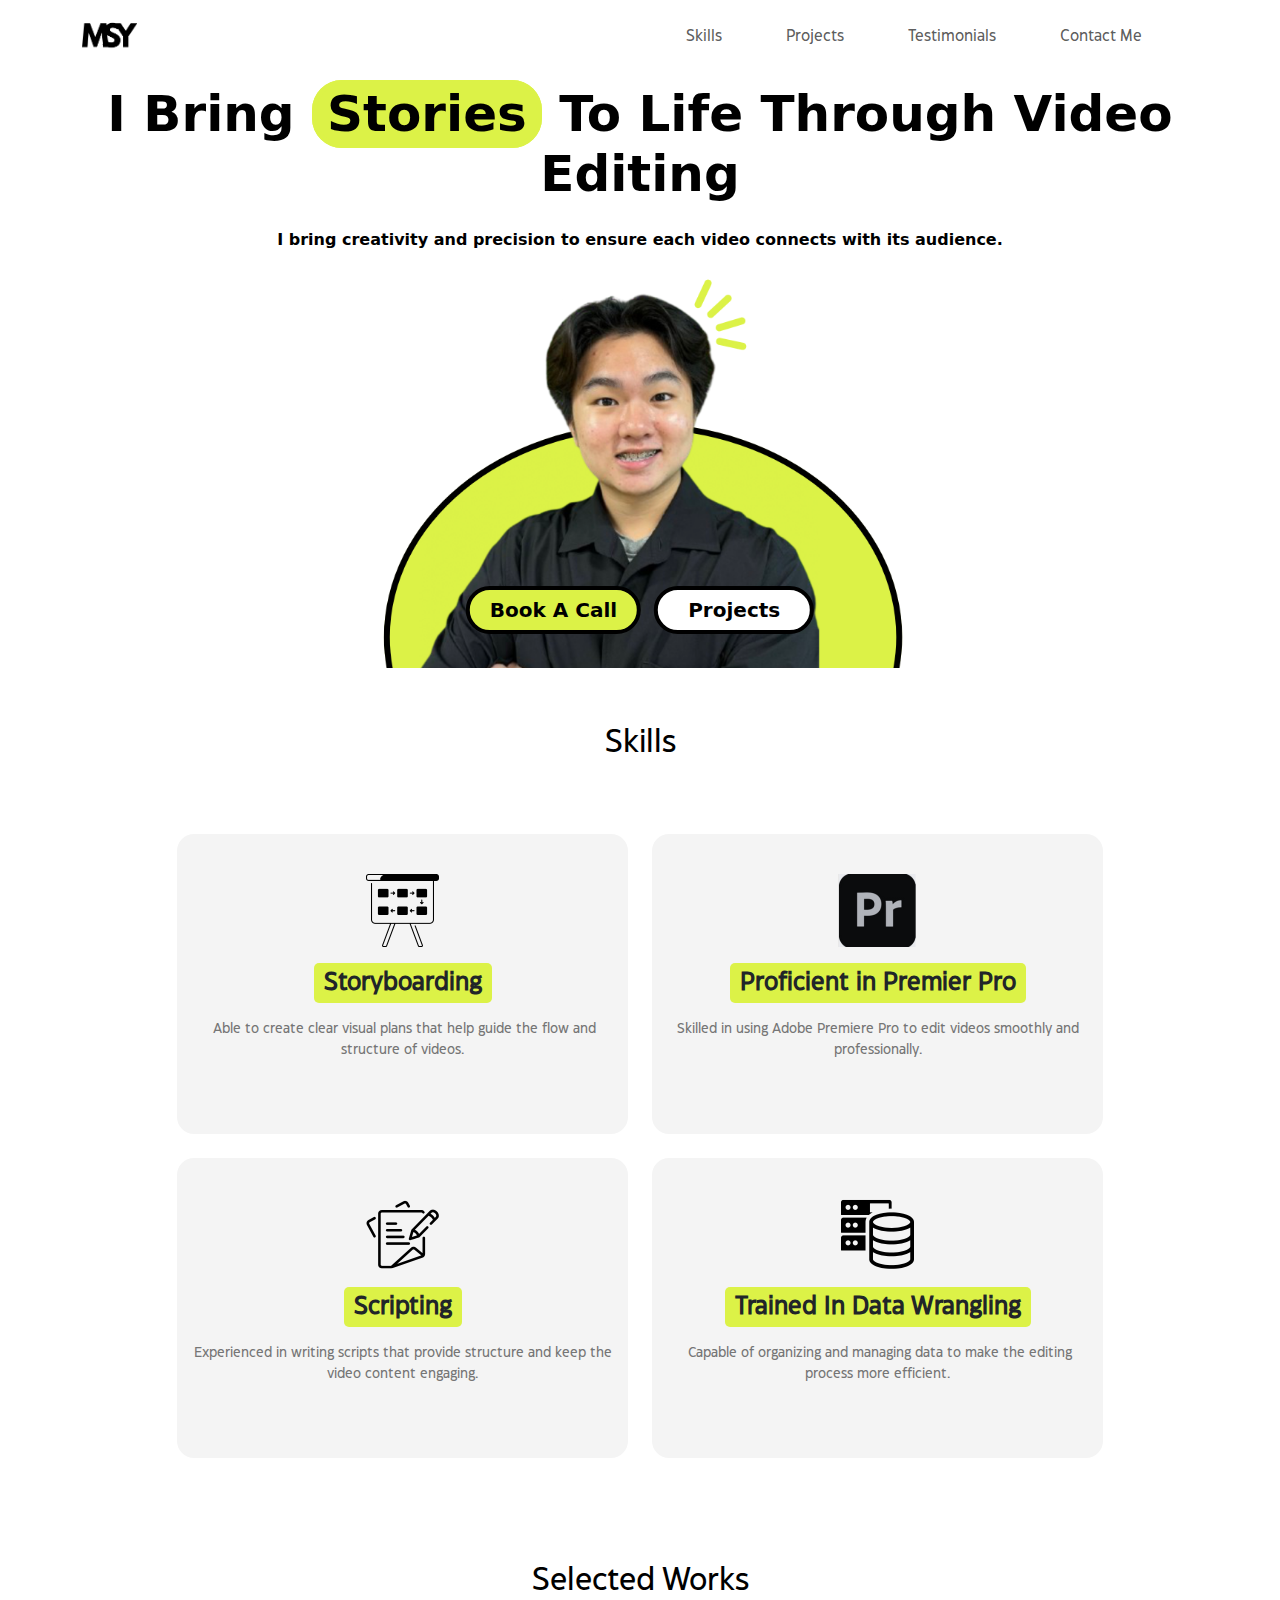
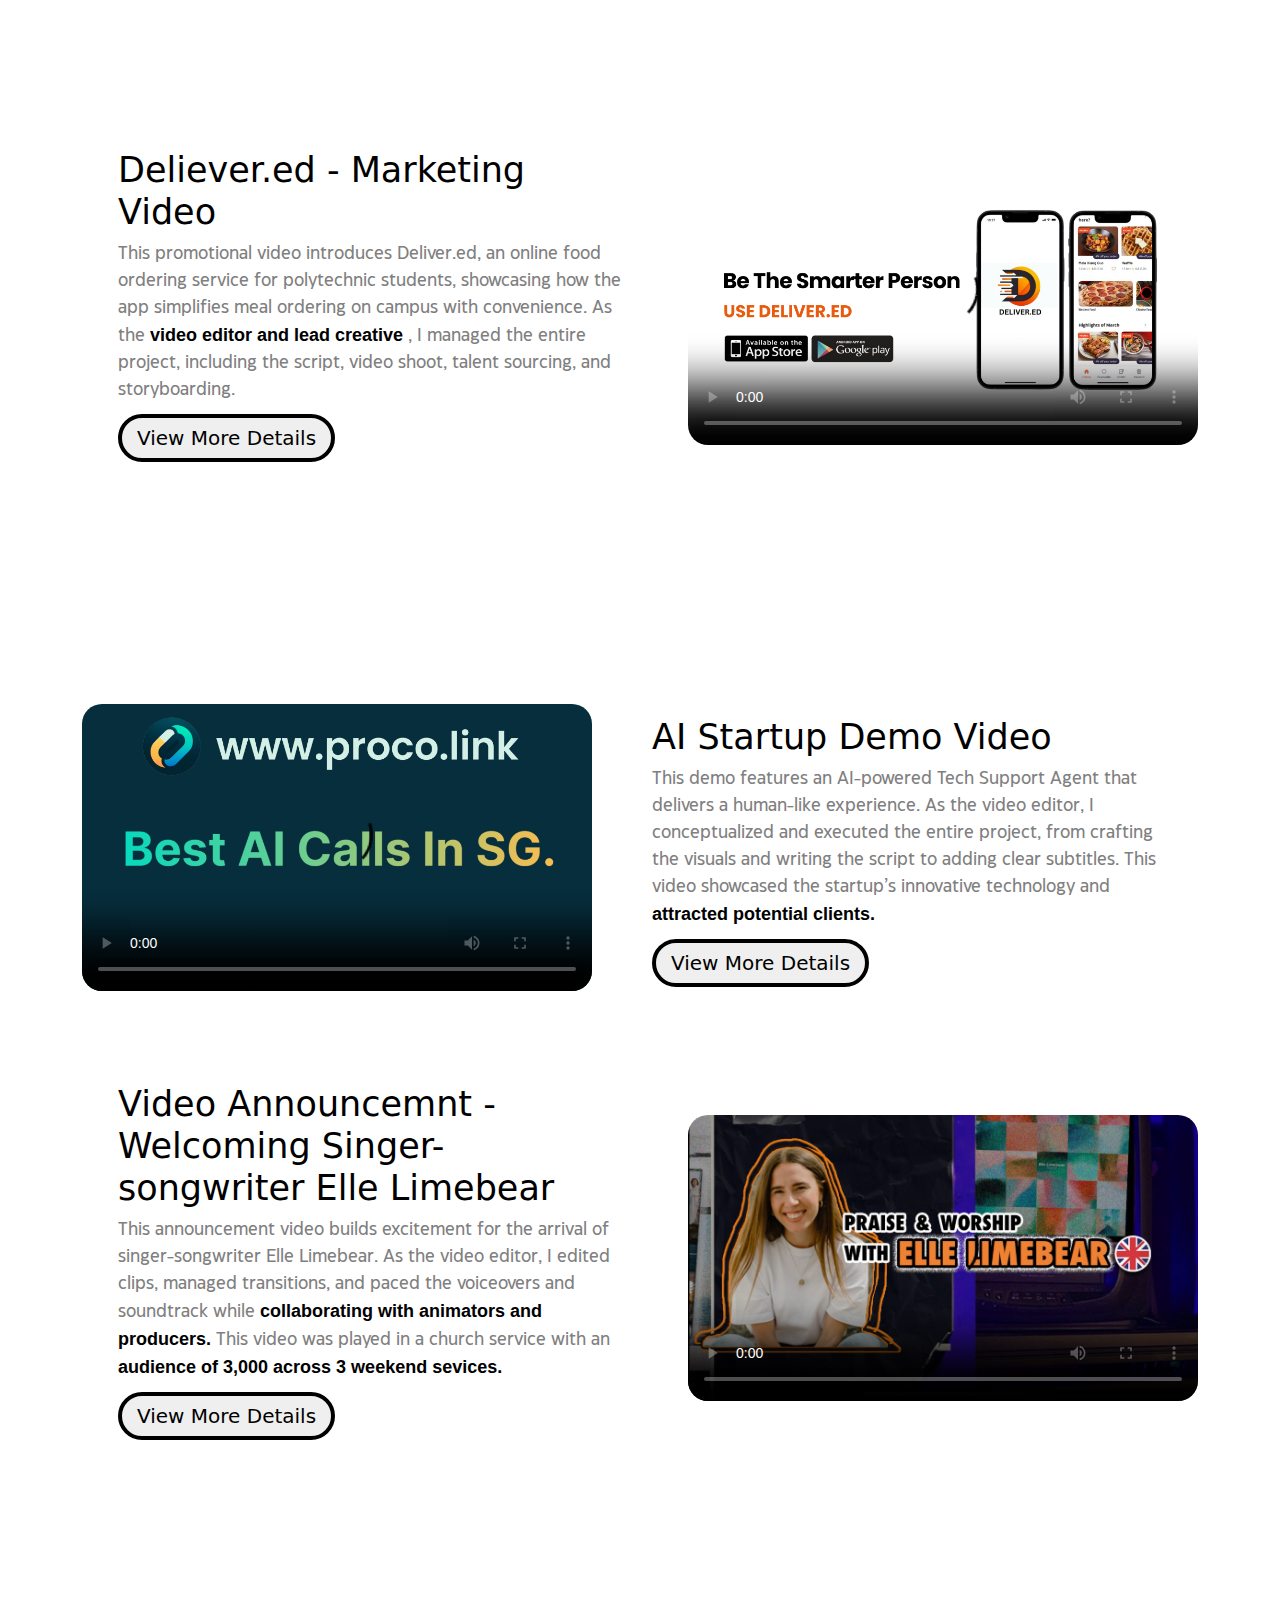
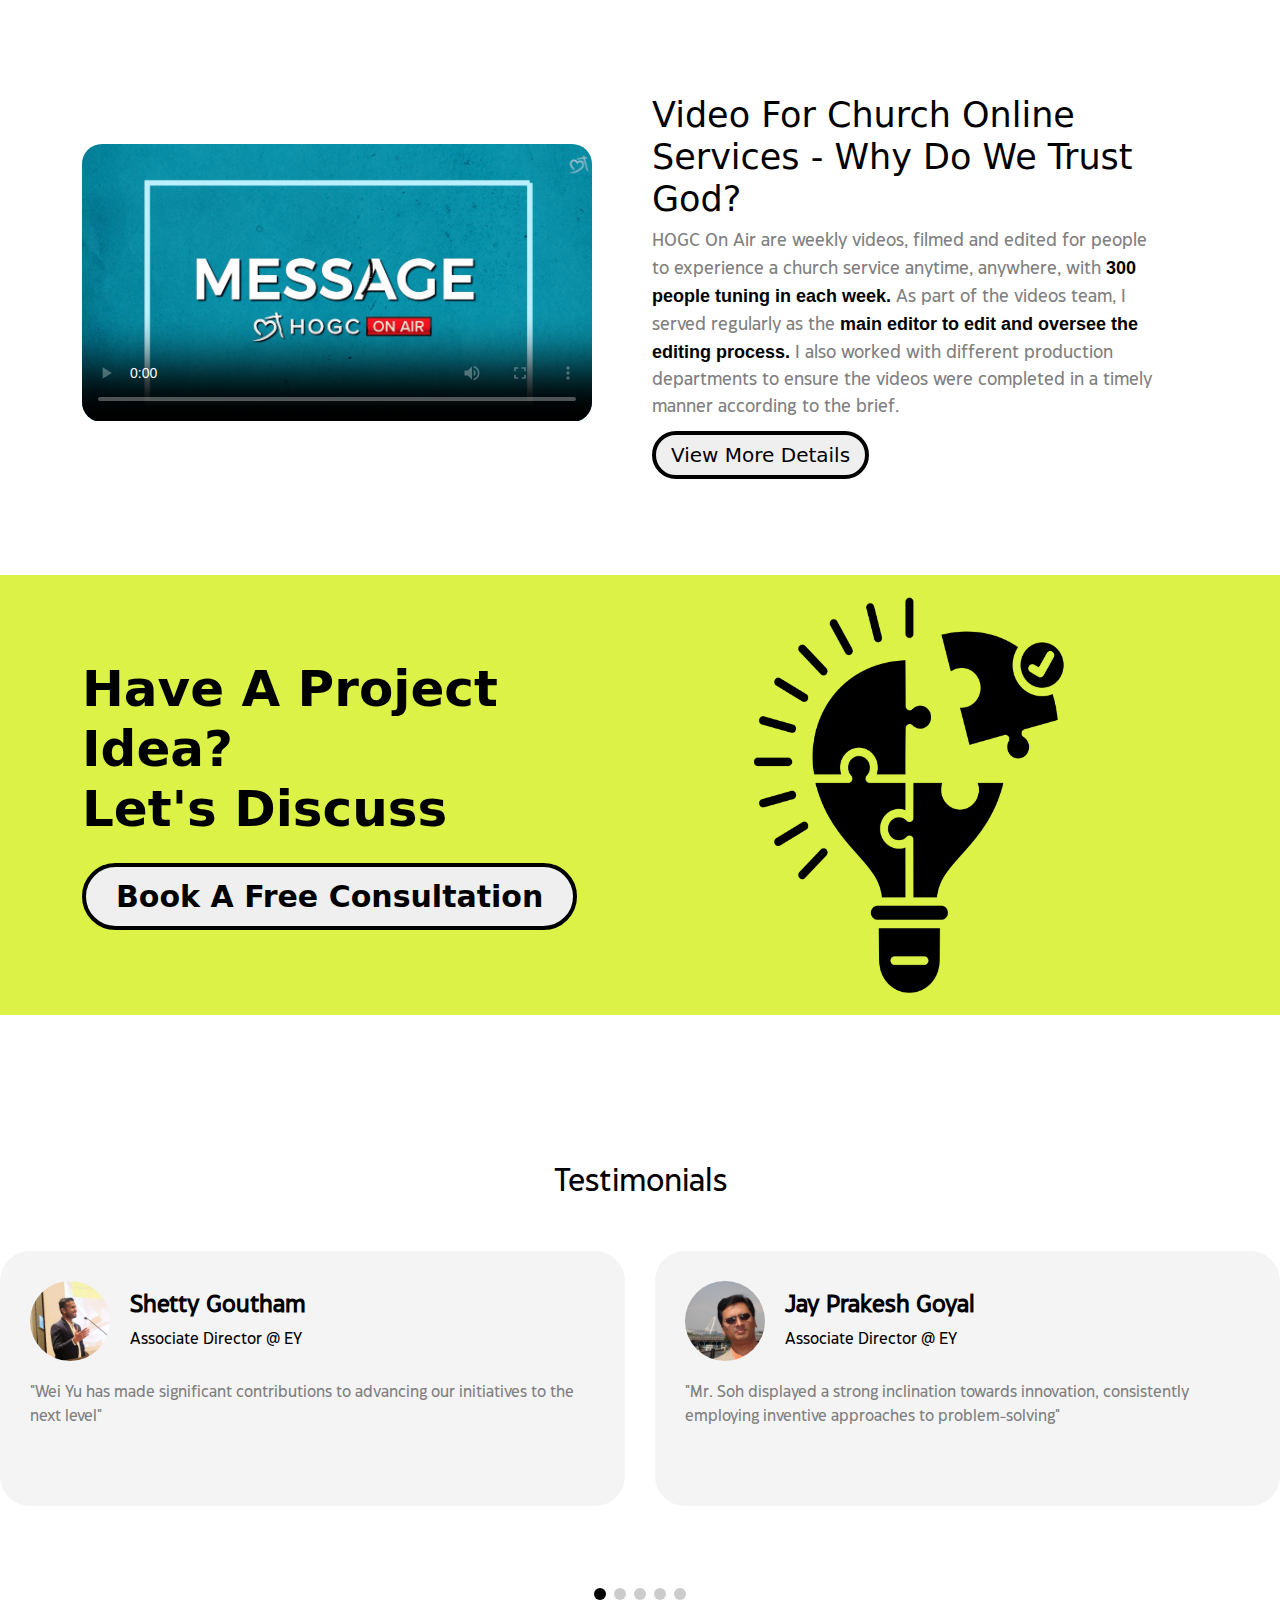
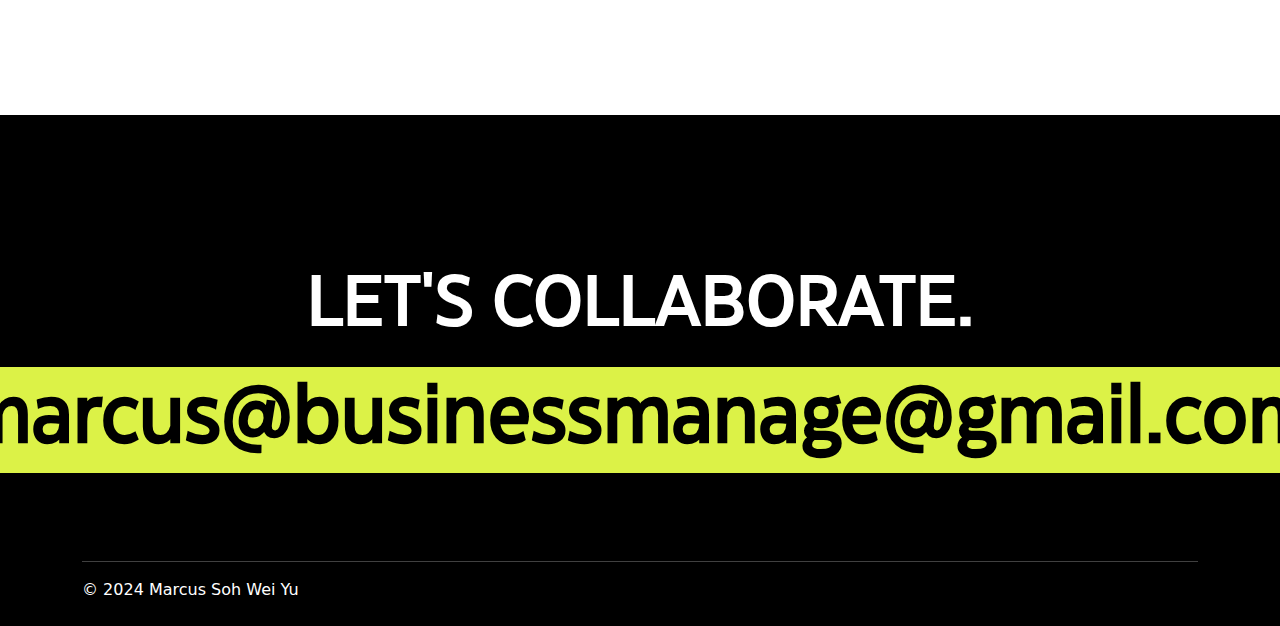
==== commit 945ebe02: "Save index.html." ====
--- a/index.html
+++ b/index.html
@@ -431,7 +431,7 @@
       <div class="container pt-5">
         <h2 class="text-center Eastman-Medium text-white collaborate">LET'S COLLABORATE.</h2>
         <div class="email-container">
-          <h2 class="Eastman-Medium email">marcus@sohweiyu.com</h2>
+          <h2 class="Eastman-Medium email">marcus@businessmanage@gmail.com</h2>
         </div>
         <hr class="text-white">
         <p class="text-white pb-2">© 2024 Marcus Soh Wei Yu</p>
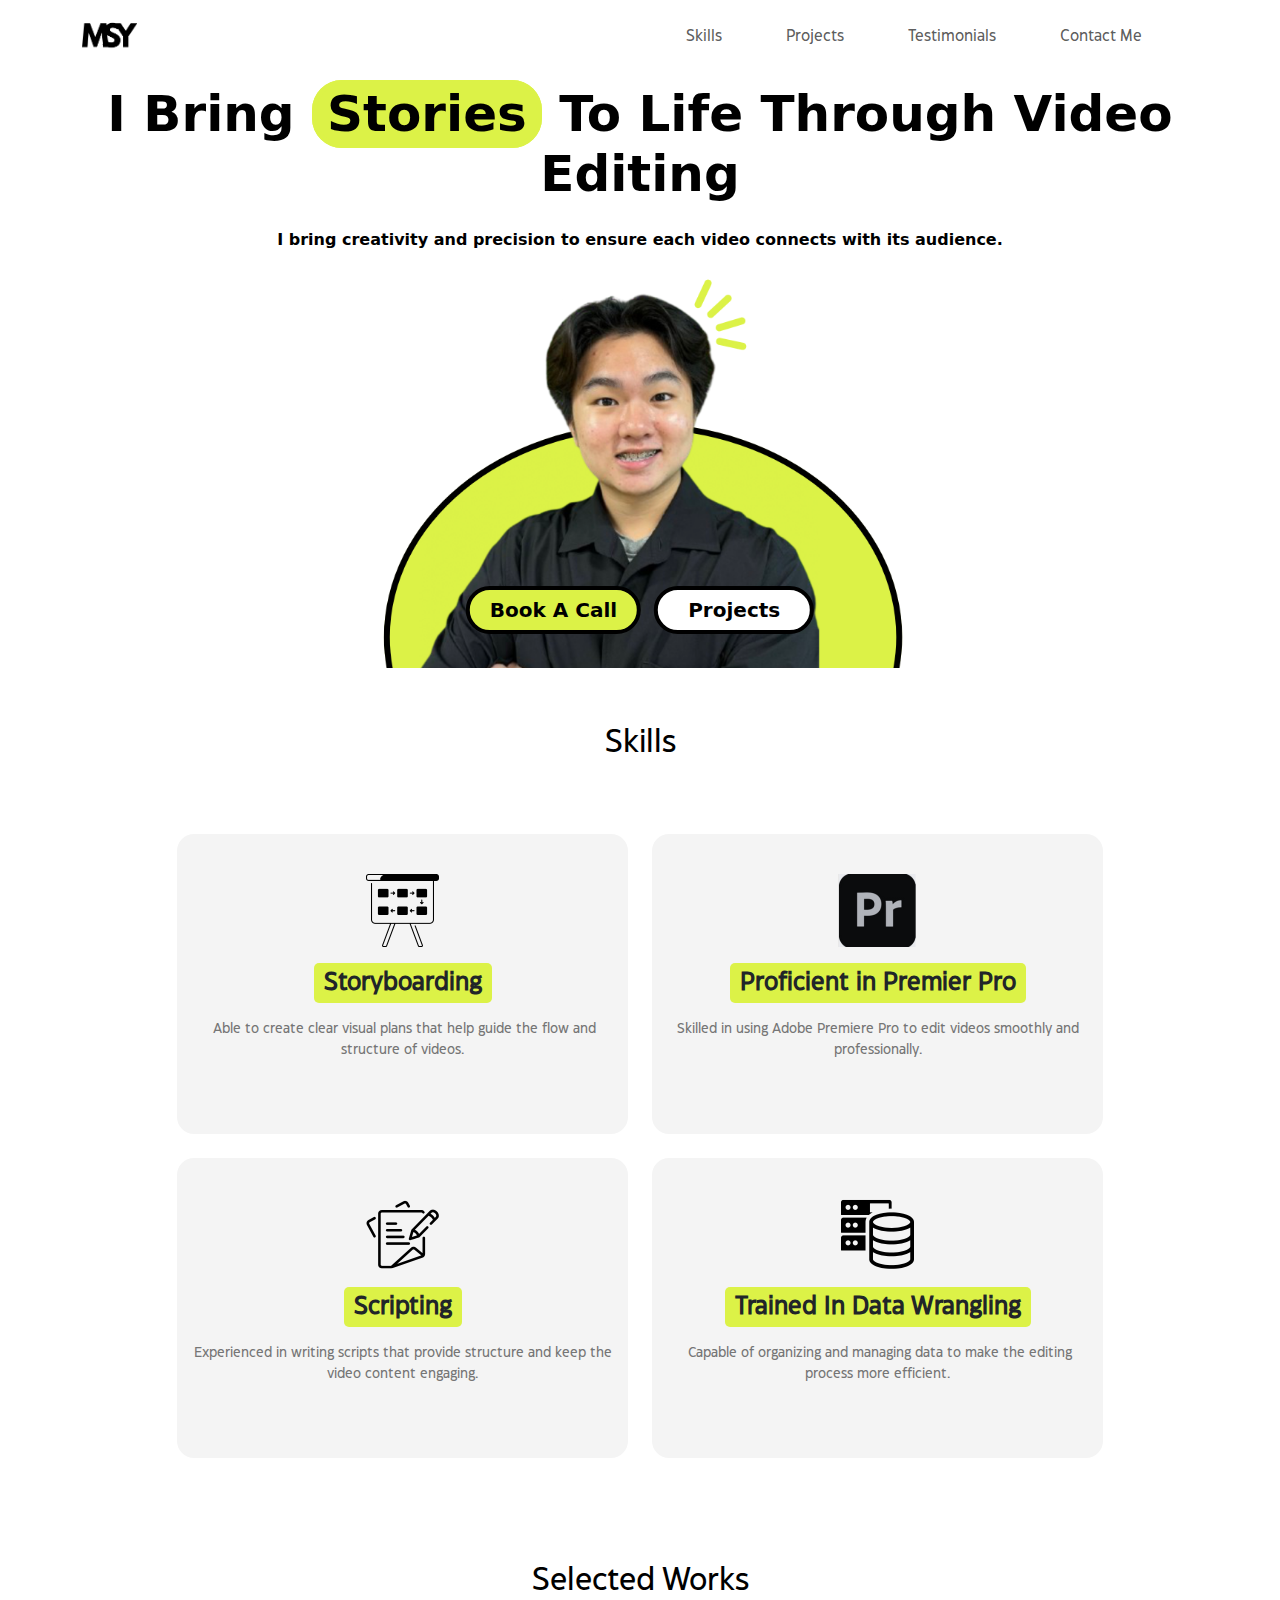
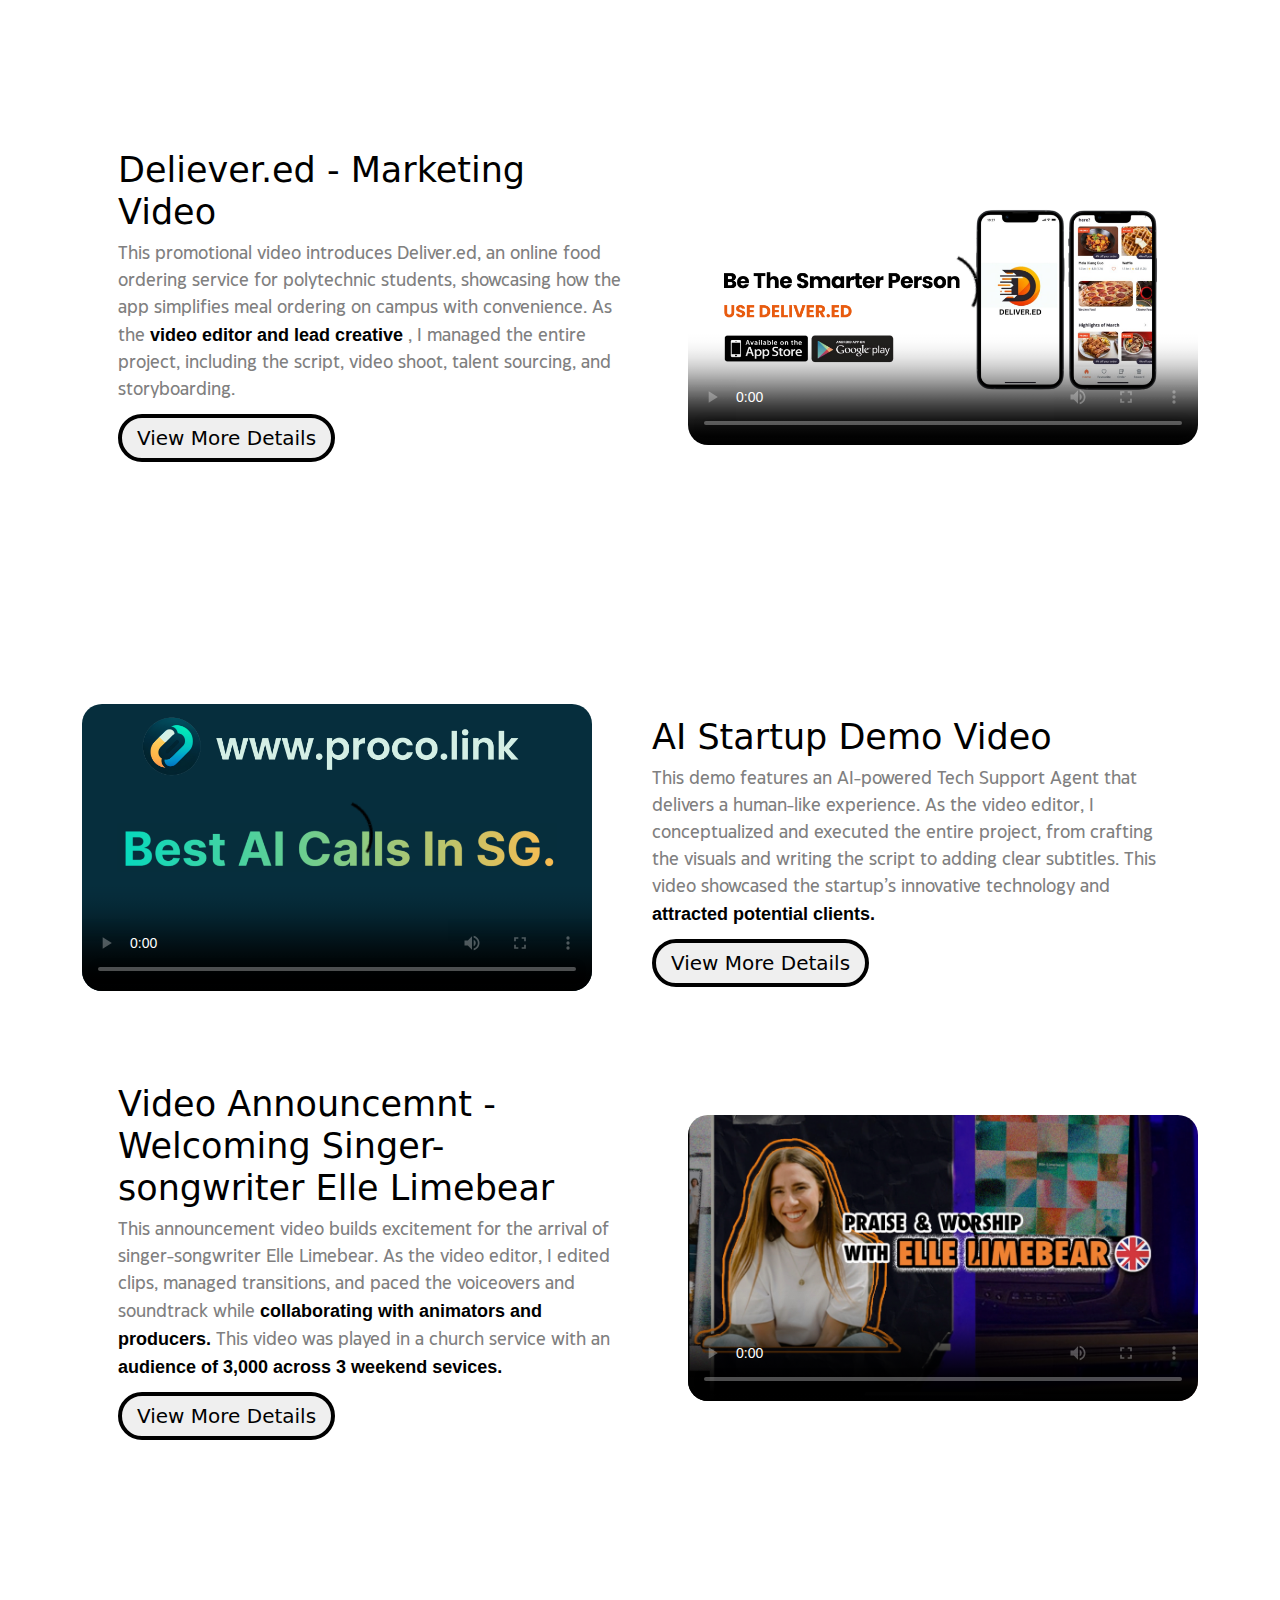
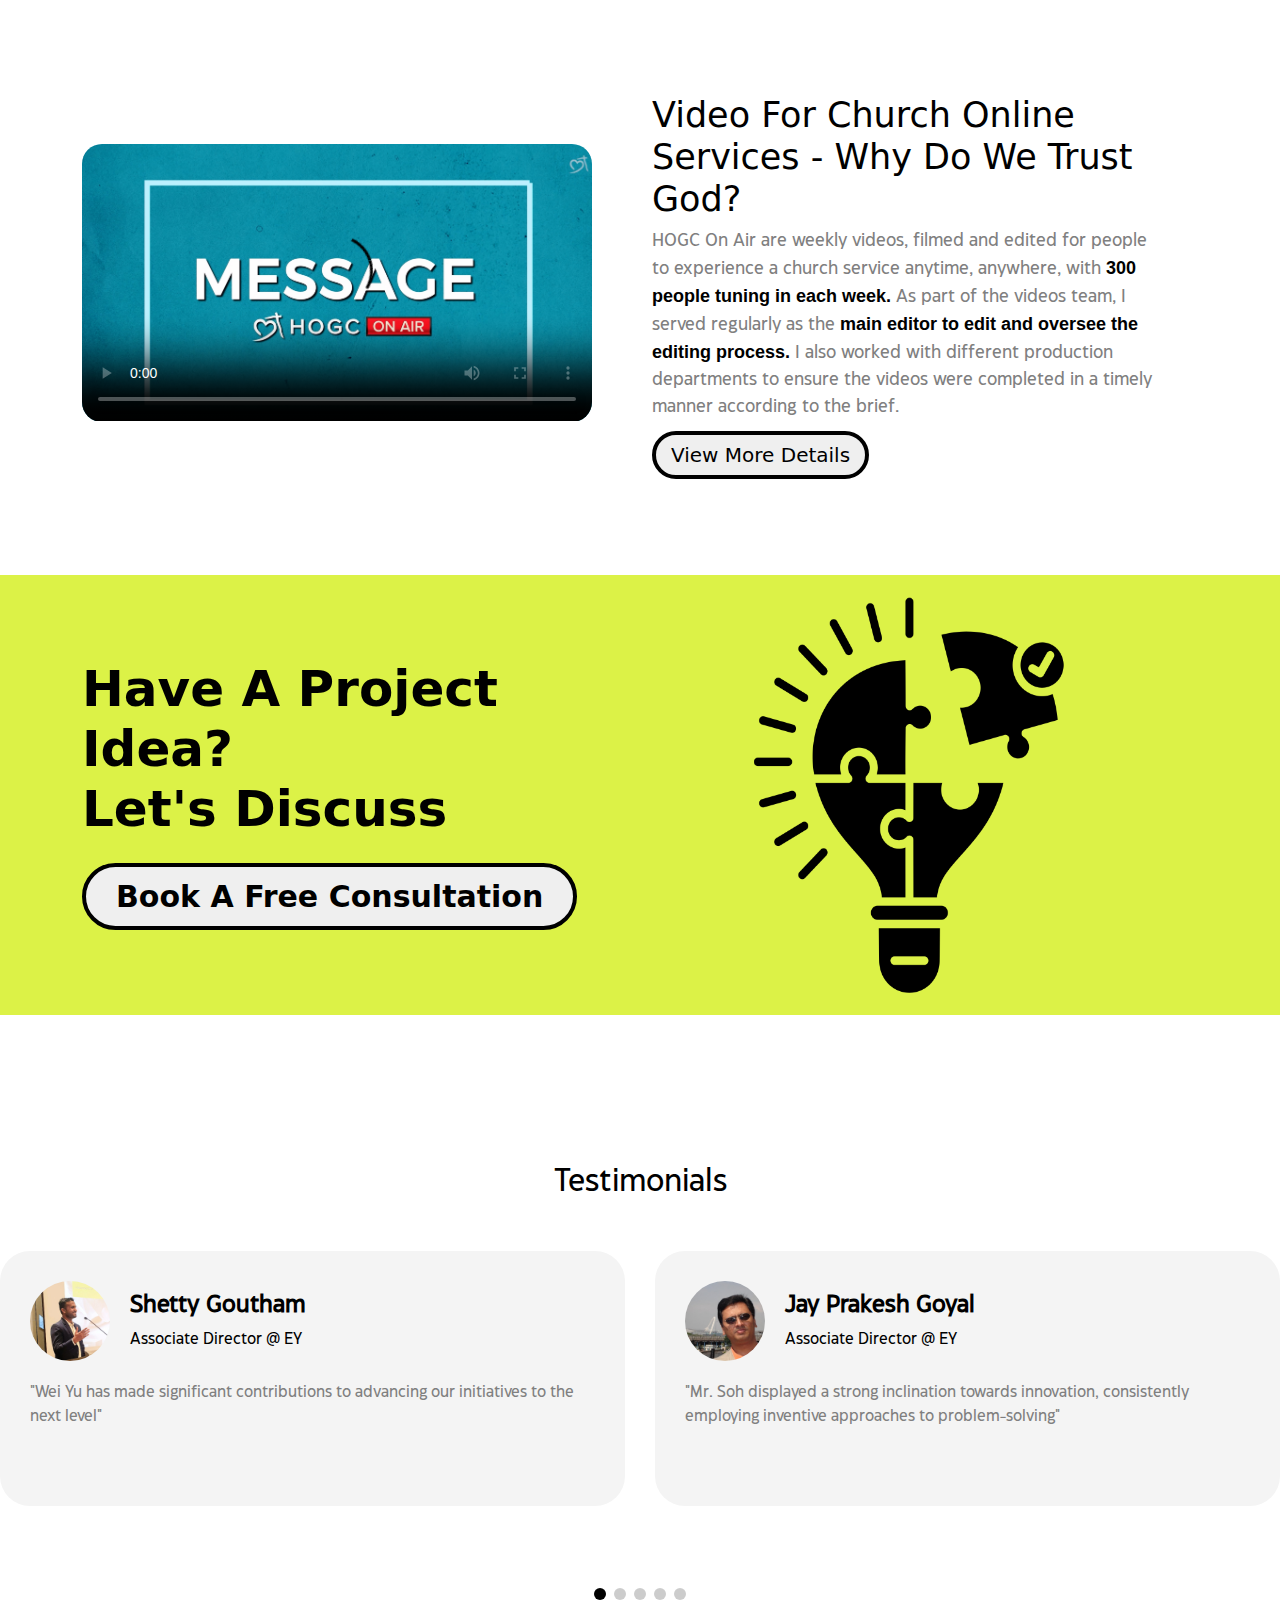
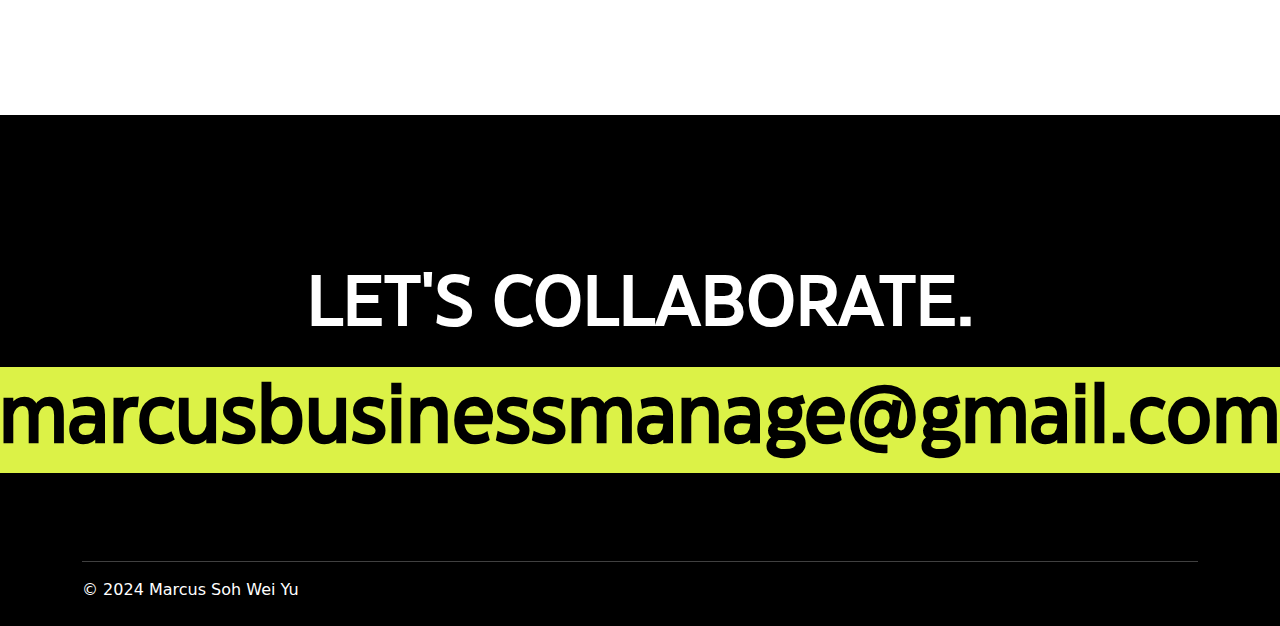
==== commit 2604eedc: "Save index.html." ====
--- a/index.html
+++ b/index.html
@@ -431,7 +431,7 @@
       <div class="container pt-5">
         <h2 class="text-center Eastman-Medium text-white collaborate">LET'S COLLABORATE.</h2>
         <div class="email-container">
-          <h2 class="Eastman-Medium email">marcus@businessmanage@gmail.com</h2>
+          <h2 class="Eastman-Medium email">marcusbusinessmanage@gmail.com</h2>
         </div>
         <hr class="text-white">
         <p class="text-white pb-2">© 2024 Marcus Soh Wei Yu</p>
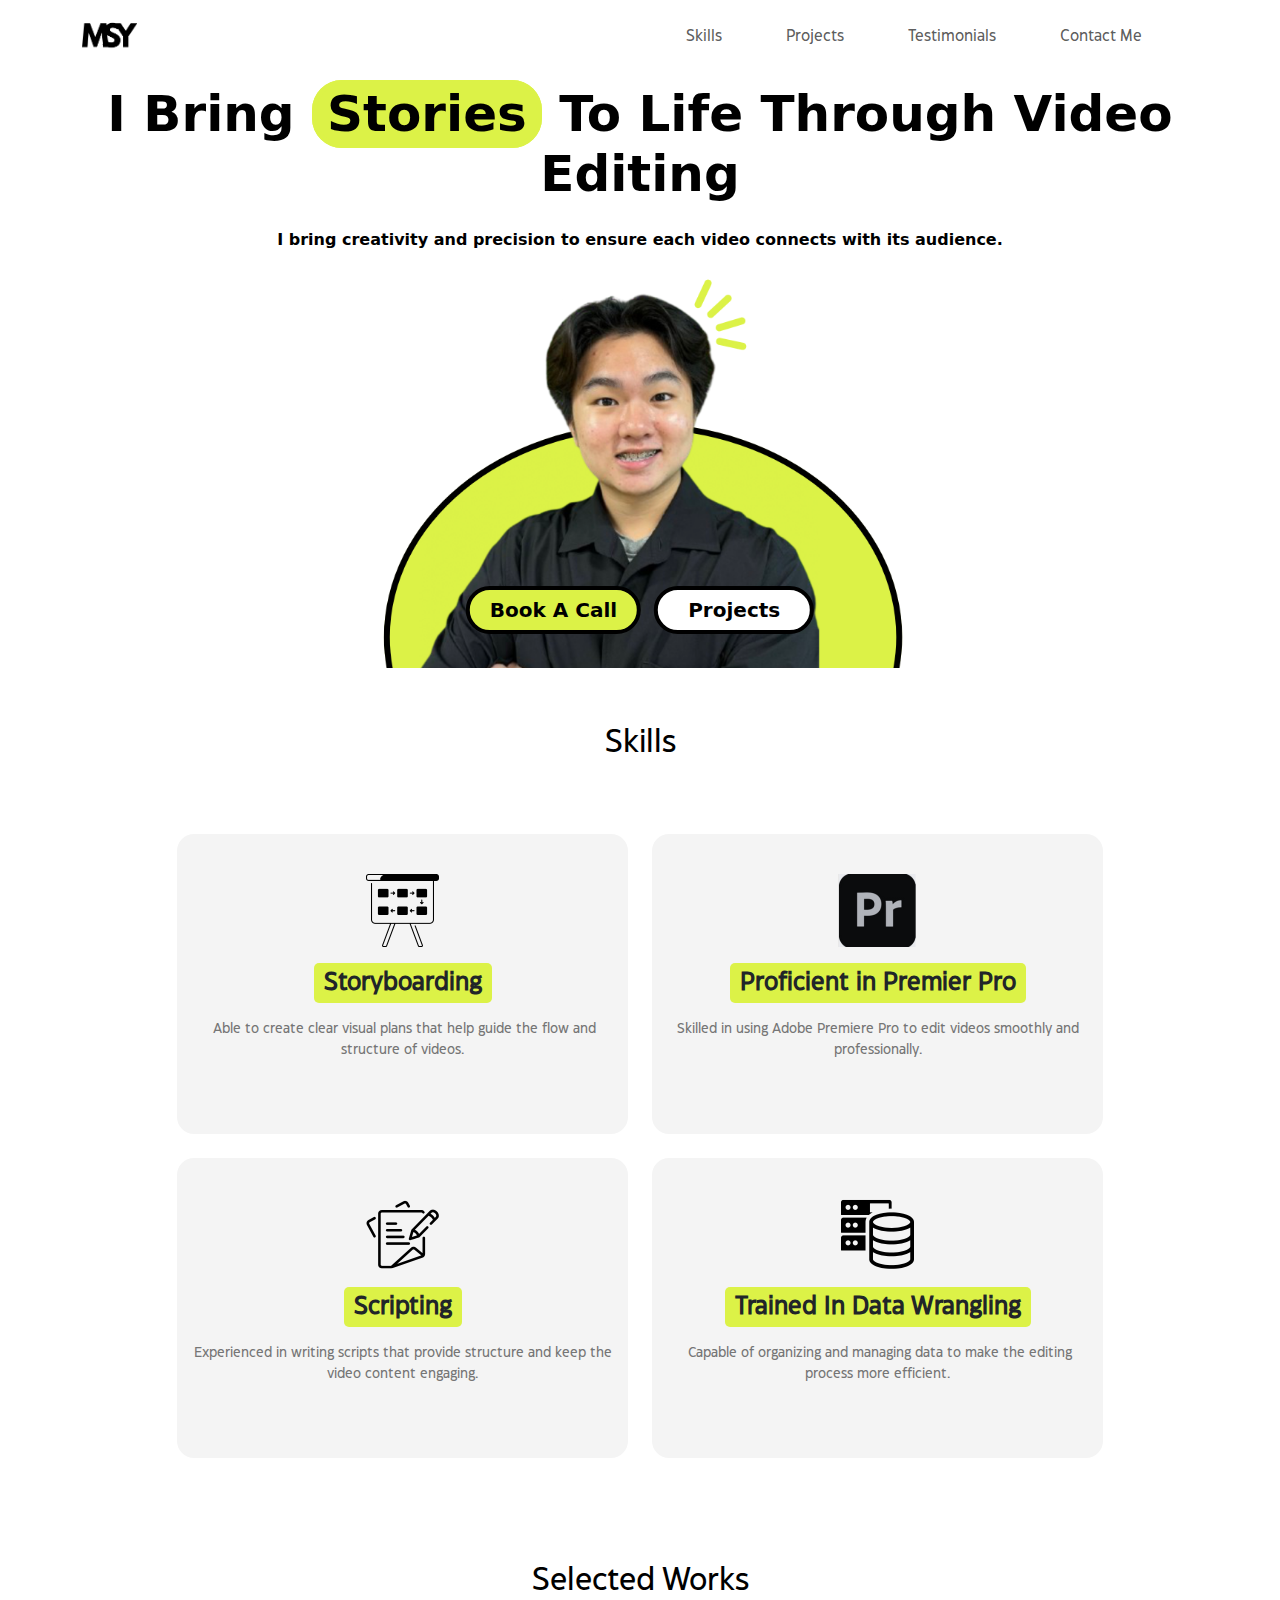
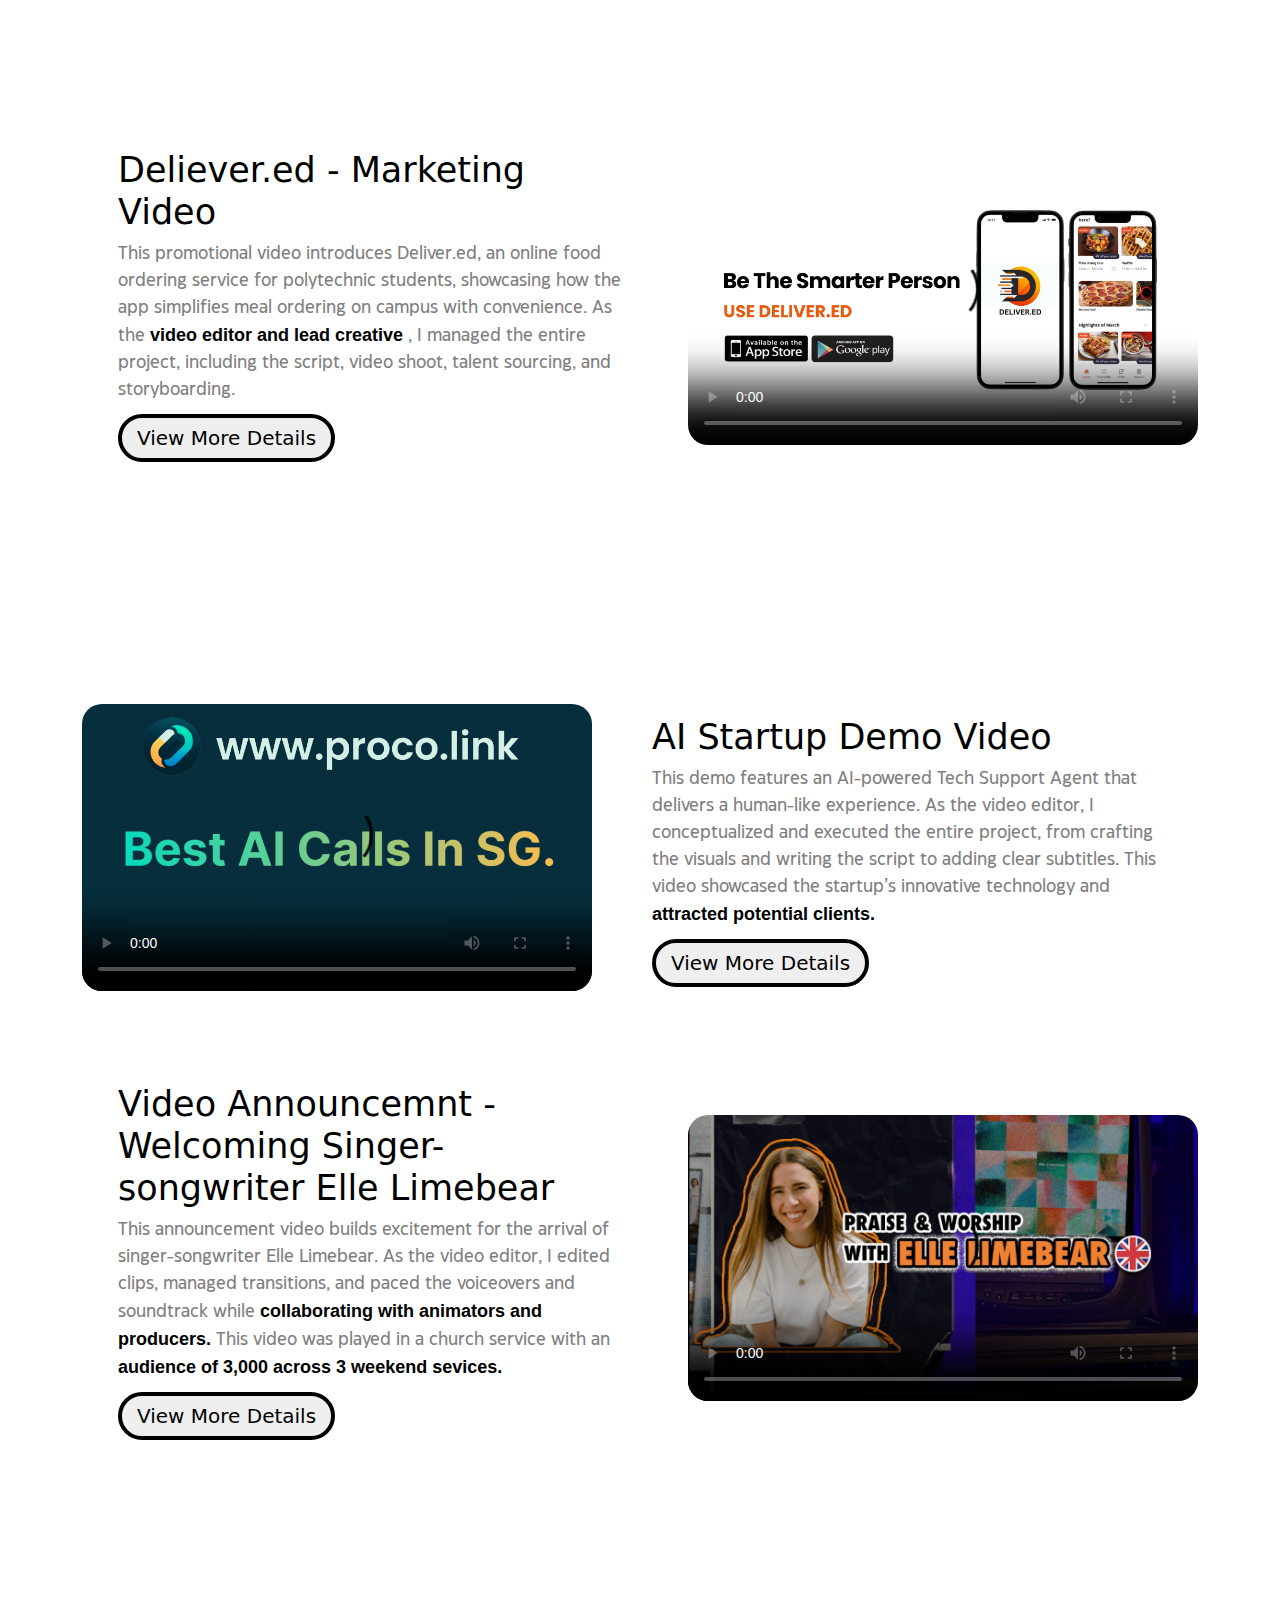
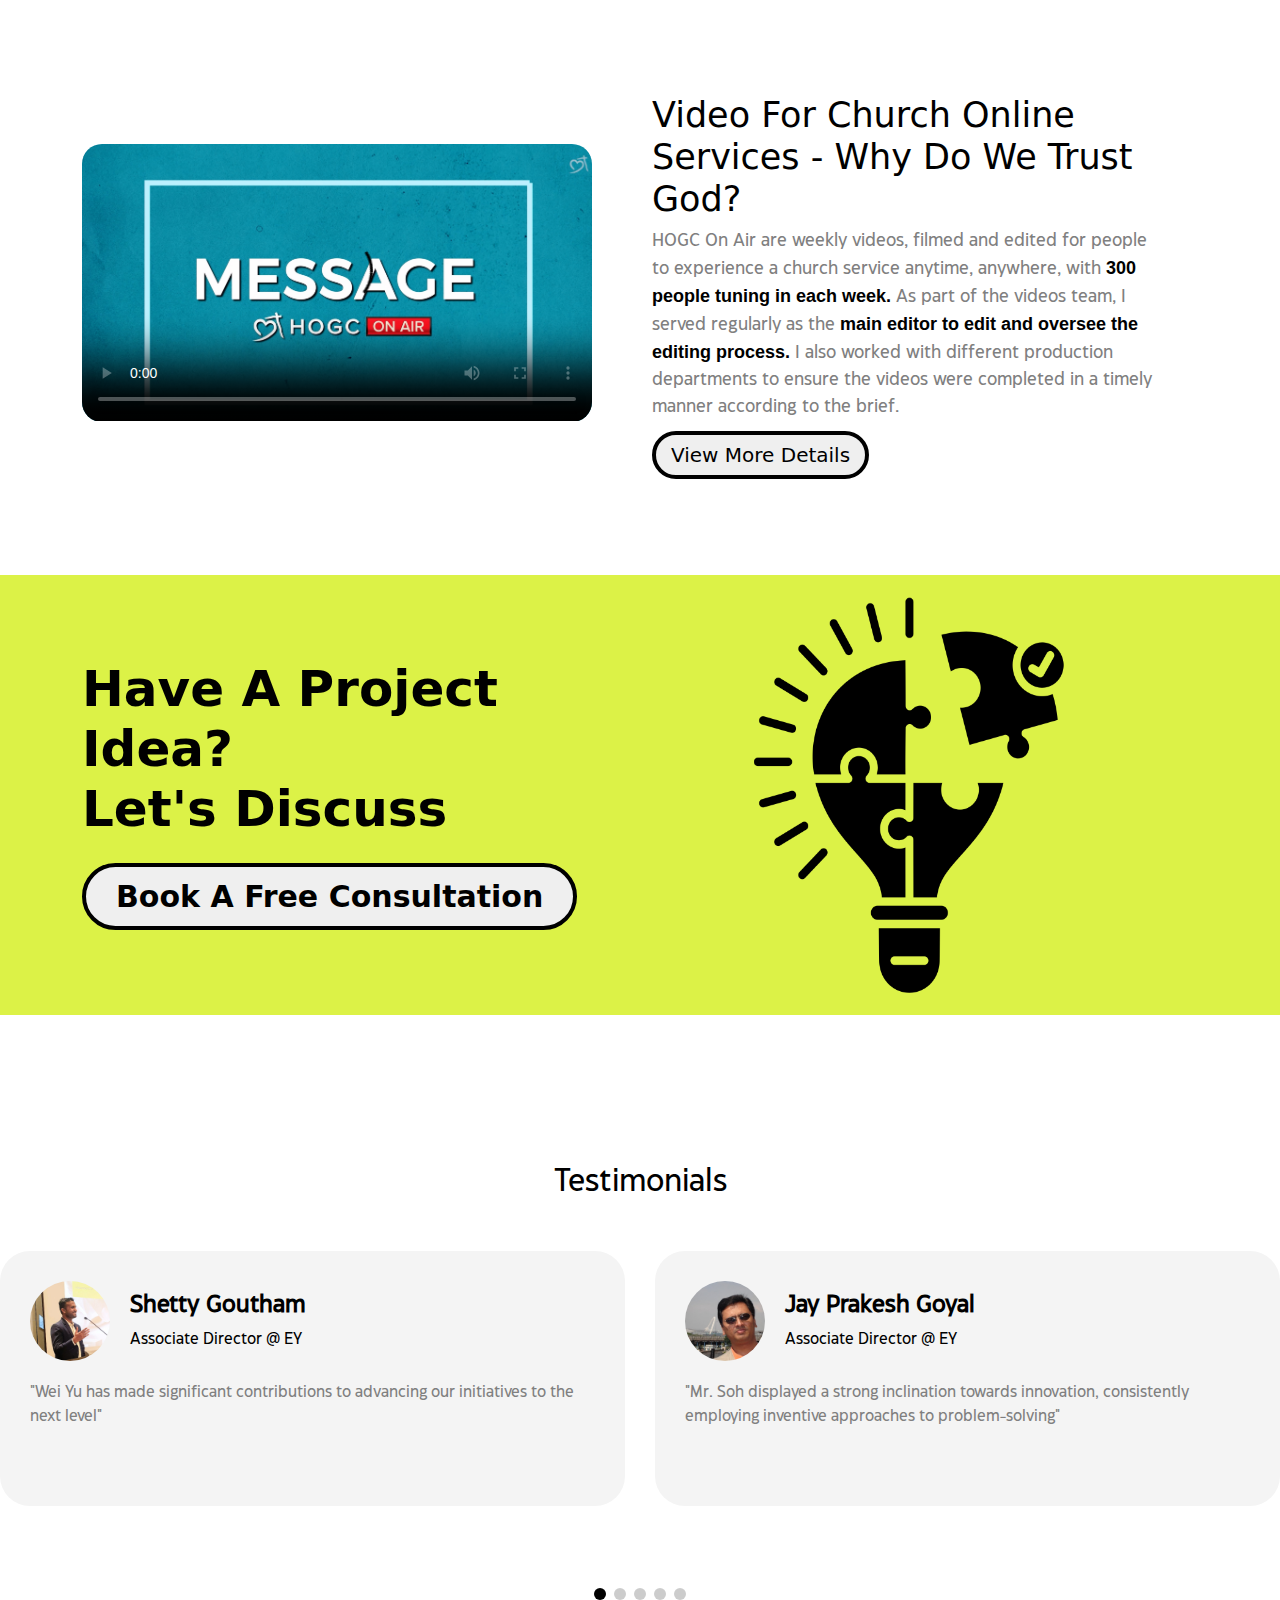
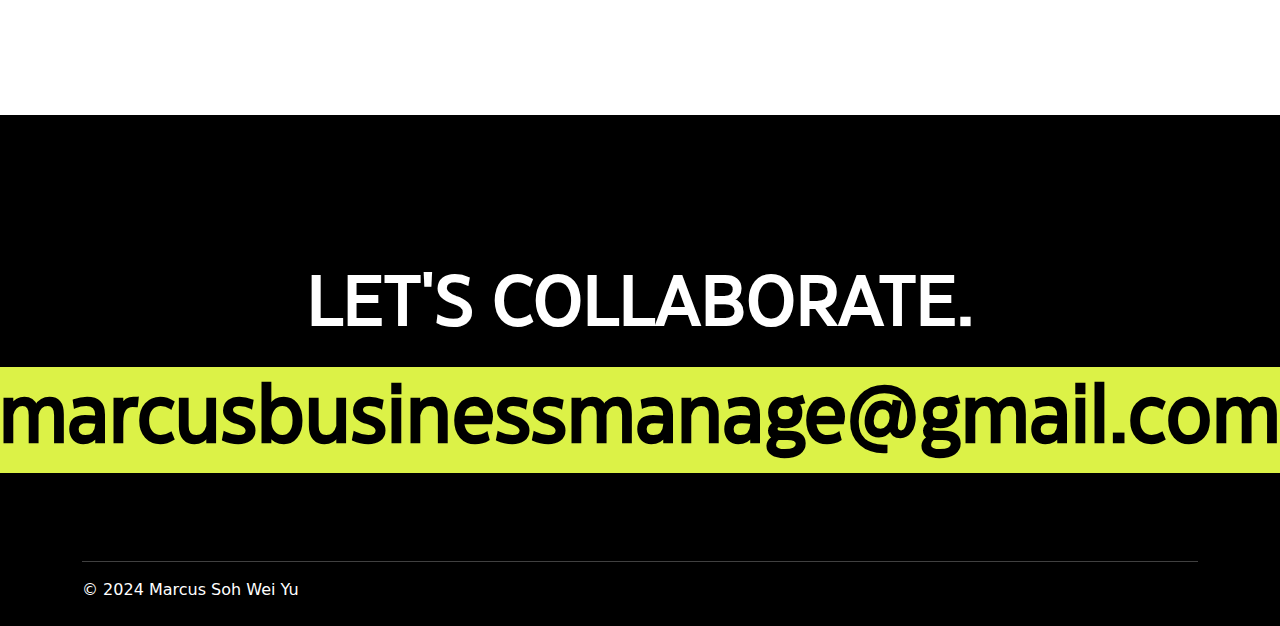
==== commit efa20b9a: "Save index.html." ====
--- a/index.html
+++ b/index.html
@@ -21,7 +21,7 @@
     />
 
     <!--Local Style Sheet-->
-    <link rel="stylesheet" href="style.css?v=3.1"  />
+    <link rel="stylesheet" href="style.css?v=3.2"  />
 
     <!--Favicon-->
     <link
--- a/style.css
+++ b/style.css
@@ -436,7 +436,7 @@
     display: inline-block; /* Makes the background only as wide as the text */
     padding: 5px 10px;
     color: #000000;
-    font-size: 30px;
+    font-size: 20px;
     font-weight: 900;
   }
   
